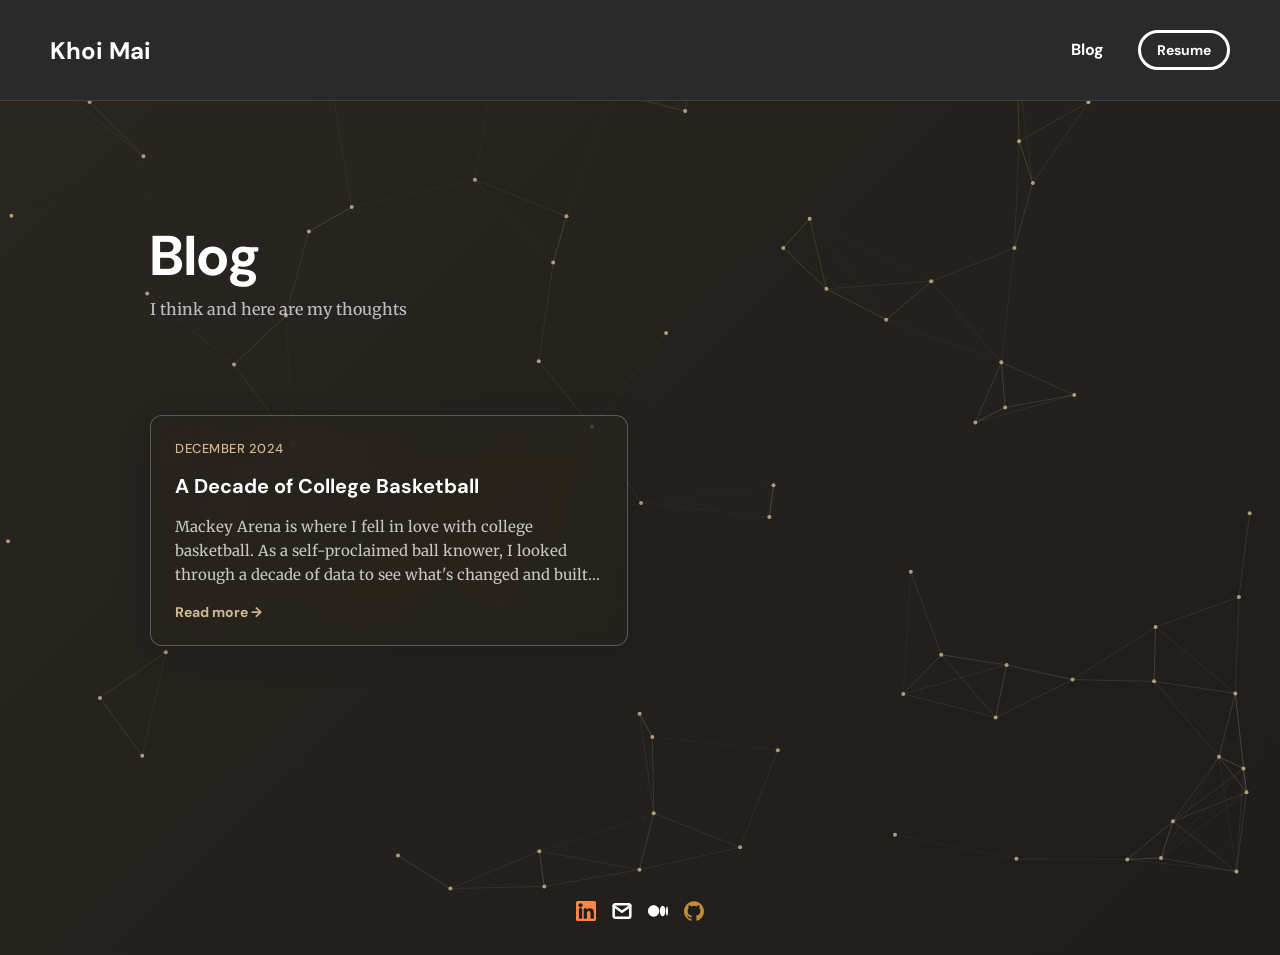
==== blog.html @ 43a1b466 "a" ====
<!DOCTYPE html>
<html lang="en">
  <head>
  <meta charset="utf-8">
  <link rel="icon" href="./assets/images/uni.jpg" />
  <title>Blog | Khoi Mai</title>
  <meta name="description" content="Thoughts on everything and anything.">
  <meta name="viewport" content="width=device-width, initial-scale=1" />

  <link rel="preconnect" href="https://fonts.googleapis.com">
  <link rel="preconnect" href="https://fonts.gstatic.com" crossorigin>
  <link href="https://fonts.googleapis.com/css2?family=DM+Sans:wght@400;500;700&family=Merriweather:wght@300;400;700;900&display=swap" rel="stylesheet">

  <link rel="stylesheet" href="./css/layout.css">
  <link rel="stylesheet" href="./css/typography.css">
  <link rel="stylesheet" href="./css/utilities.css">

  <script defer src="./js/script.js"></script>
</head>
  <body>
    <div class="navbar">
      <a class="nav-title-link" href="./index.html">
        <span class="nav-title">Khoi Mai</span>
      </a>
      <div class="nav-right">
        <div class="nav-links">
          <a href="./blog.html">Blog</a>
        </div>
        <a class="button" href="./assets/images/Khoi Mai Resume.pdf" target="_blank">
          <span class="button-text">Resume</span>
        </a>
      </div>
    </div>

    <div id="main-content">

      <div class="page-hero">
        <span class="main-title">Blog</span>
        <div class="body-text">I think and here are my thoughts</div>
      </div>

      <div class="blog-grid">

        <a class="blog-card" href="./blog-posts/a-decade-of-college-basketball.html">
          <span class="blog-card-date">December 2024</span>
          <span class="blog-card-title">A Decade of College Basketball</span>
          <span class="blog-card-excerpt">Mackey Arena is where I fell in love with college basketball. As a self-proclaimed ball knower, I looked through a decade of data to see what's changed and built a model to predict the Final Four.</span>
          <span class="blog-card-readmore">Read more &rarr;</span>
        </a>

      </div>

    </div>

    <div id="footer">
      <a class="icon-link" target="_blank" href="https://www.linkedin.com/in/khoi-maix/">
        <img src="./assets/icons/li.svg" class="footer-icon"/>
      </a>
      <a class="icon-link" href="mailto:maixuankhoi05@gmail.com">
        <img src="./assets/icons/mail.svg" class="footer-icon"/>
      </a>
      <a class="icon-link" target="_blank" href="https://medium.com/@maixuankhoi05">
        <img src="./assets/icons/Medium.svg" class="footer-icon"/>
      </a>
      <a class="icon-link" target="_blank" href="https://github.com/khoimai05">
        <img src="./assets/icons/github.svg" class="footer-icon"/>
      </a>
    </div>
  </body>
</html>
---- css/layout.css ----
* {
  box-sizing: border-box;
}

html {
  text-size-adjust: none;
  -webkit-text-size-adjust: none;
  -moz-text-size-adjust: none;
  -ms-text-size-adjust: none;
}

body {
  margin: 0;
  -webkit-font-smoothing: antialiased;
  -moz-osx-font-smoothing: grayscale;
}




/* Main Page Layout */

#main-content {
  margin: 225px 250px;
  display: flex;
  flex-direction: column;
  gap: 96px;
}




/* Portfolio Header */

#portfolio-header {
  display: flex;
  gap: 20px;
  align-items: center;
}

#portfolio-header-image-container {
  display: flex;
  flex-direction: column;
  gap: 10px;
  flex-basis: 50%;
}

.portfolio-header-image {
  width: 100%;
  height: auto;
  border-radius: 12px;
  border: 1px solid rgba(255, 255, 255, 0.1);
  box-shadow: 0 8px 30px rgba(0, 0, 0, 0.3);
}

#portfolio-header-text-container {
  display: flex;
  flex-direction: column;
  gap: 34px;
  flex-basis: 50%;
}




/* About Section */

#about-section {
  display: flex;
  flex-direction: column;
  gap: 16px;
}

.about-section-content {
  display: flex;
  flex-direction: column;
  gap: 34px;
}


/* Skills Section */

#skills-section {
  display: flex;
  flex-direction: column;
  gap: 16px;
}

.skills-content {
  display: flex;
  flex-wrap: wrap;
  gap: 12px;
}

.skills-label {
  width: 100%;
  margin-bottom: 4px;
  color: rgba(255, 255, 255, 0.8);
}

.skill-pill {
  font-size: 14px;
  font-weight: 500;
  padding: 8px 16px;
  border-radius: 50px;
  border: 1px solid rgba(207, 185, 145, 0.5);
  background: rgba(207, 185, 145, 0.1);
  color: #CFB991;
}


/* Project Section */

#work-experience-section,
#projects-hackathon-section {
  display: flex;
  flex-direction: column;
  gap: 16px;
  scroll-margin-top: 100px;
}

.projects-container {
  display: flex;
  gap: 34px 16px;
  flex-wrap: wrap;
}

    /* Project Cards */

    .project-card {
      max-width: calc((100% - 32px) / 3);
      display: flex;
      flex-direction: column;
      gap: 34px;
      background: rgba(42, 42, 42, 0.15);
      backdrop-filter: blur(20px) saturate(180%);
      -webkit-backdrop-filter: blur(20px) saturate(180%);
      border: 1px solid rgba(255, 255, 255, 0.25);
      border-radius: 12px;
      padding: 16px;
      box-shadow: 0 8px 32px 0 rgba(0, 0, 0, 0.2);
    }

    .project-card-text-container {
      flex-direction: column;
      display: flex;
      gap: 16px
    }

    .project-image {
      width: 100%;
      height: 200px;
      object-fit: cover;
      object-position: center;
      transition: transform 0.3s ease;
      overflow: hidden;
    }

    .project-card:hover .project-image {
      transform: scale(1.05);
    }




/* Project Pages */

#project-header {
  display: flex;
  flex-direction: column;
  gap: 16px;
}

.project-header-image {
  width: 100%;
  height: auto;
}

#project-details {
  display: flex;
  flex-direction: column;
  gap: 16px;
}

.project-details-content {
  display: flex;
  flex-direction: column;
  gap: 34px;
}

    /* Project Gallery */

    #project-gallery {
      display: flex;
      flex-direction: column;
      gap: 16px;
    }

    .project-gallery-content {
      display: flex;
      flex-wrap: wrap;
      gap: 34px 16px;
    }

    .gallery-image-container {
      width: 100%;
      display: flex;
      flex-direction: column;
      gap: 10px;
    }

    .gallery-image-container.half-width {
      width: calc((100% - 16px) / 2);
    }

    .gallery-image {
      width: 100%;
      height: auto;
    }


/* Long-Form Content (Journey + Blog Posts) */

.long-form-content {
  max-width: 720px;
  display: flex;
  flex-direction: column;
  gap: 24px;
}

.long-form-content .body-text {
  line-height: 1.8;
}

.long-form-content .subheader-text {
  margin-top: 24px;
}

.long-form-content pre {
  background: rgba(255, 255, 255, 0.06);
  border: 1px solid rgba(255, 255, 255, 0.15);
  border-radius: 8px;
  padding: 20px;
  overflow-x: auto;
  font-size: 14px;
  line-height: 1.6;
}

.long-form-content code {
  font-family: 'Courier New', Courier, monospace;
  color: #CFB991;
}

.page-hero {
  display: flex;
  flex-direction: column;
  gap: 12px;
  max-width: 720px;
}

.page-hero .body-text {
  opacity: 0.7;
}


/* Blog Listing */

.blog-grid {
  display: flex;
  gap: 24px;
  flex-wrap: wrap;
}

.blog-card {
  flex: 1 1 calc((100% - 24px) / 2);
  max-width: calc((100% - 24px) / 2);
  display: flex;
  flex-direction: column;
  gap: 16px;
  background: rgba(42, 42, 42, 0.15);
  backdrop-filter: blur(20px) saturate(180%);
  -webkit-backdrop-filter: blur(20px) saturate(180%);
  border: 1px solid rgba(255, 255, 255, 0.25);
  border-radius: 12px;
  padding: 24px;
  box-shadow: 0 8px 32px 0 rgba(0, 0, 0, 0.2);
  text-decoration: none;
  color: inherit;
  transition: box-shadow 0.3s ease, border-color 0.3s ease, transform 0.3s ease;
}

.blog-card:hover {
  box-shadow: 0 10px 30px rgba(207, 185, 145, 0.3);
  border-color: rgba(207, 185, 145, 0.5);
  transform: translateY(-4px);
}

.blog-card-date {
  font-family: 'DM Sans', sans-serif;
  font-size: 13px;
  font-weight: 500;
  color: #CFB991;
  text-transform: uppercase;
  letter-spacing: 0.5px;
}

.blog-card-title {
  font-family: 'DM Sans', sans-serif;
  font-size: 20px;
  font-weight: 700;
  line-height: 1.3;
}

.blog-card-excerpt {
  font-size: 15px;
  font-weight: 400;
  line-height: 1.6;
  opacity: 0.75;
  overflow: hidden;
  text-overflow: ellipsis;
  display: -webkit-box;
  -webkit-line-clamp: 3;
  -webkit-box-orient: vertical;
}

.blog-card-readmore {
  font-family: 'DM Sans', sans-serif;
  font-size: 14px;
  font-weight: 700;
  color: #CFB991;
  margin-top: auto;
}

.blog-post-meta {
  display: flex;
  flex-direction: column;
  gap: 8px;
  max-width: 720px;
  margin: 0 0 16px;
}

.blog-post-date {
  font-family: 'DM Sans', sans-serif;
  font-size: 14px;
  color: #CFB991;
  font-weight: 500;
}

.blog-back-link {
  font-family: 'DM Sans', sans-serif;
  font-size: 14px;
  color: rgba(255, 255, 255, 0.6);
  text-decoration: none;
  transition: color 0.2s ease;
  width: fit-content;
}

.blog-back-link:hover {
  color: #ffffff;
}


/* Extra Extra large devices (large laptops and desktops, 1200px and below) */
@media only screen and (max-width: 1600px) {
  #main-content {
    margin: 225px 150px;
  }
}

/* Extra large devices (large laptops and desktops, 1200px and below) */
@media only screen and (max-width: 1200px) {
  #main-content {
    margin: 225px 100px;
  }
}

/* Large devices (laptops/desktops, 1000px and below) */
@media only screen and (max-width: 1000px) {
  #main-content {
    margin: 225px 75px;
  }
}

/* Small devices (portrait tablets and large phones, 800px and below) */
@media only screen and (max-width: 800px) {
  #main-content {
    margin: 150px 50px;
  }

  #portfolio-header {
    flex-direction: column;
  }

  .main-title {
    font-size: 40px;
  }

  .project-card {
    max-width: calc((100% - 16px) / 2);
  }
}

/* Small devices (portrait tablets and large phones, 600px and below) */
@media only screen and (max-width: 600px) {
  #main-content {
    margin: 125px 20px;
  }

  .main-title {
    font-size: 32px;
  }

  .project-card {
    max-width: 100%;
  }

  .blog-card {
    flex: 1 1 100%;
    max-width: 100%;
  }
}
---- css/typography.css ----
body {
  font-family: 'Merriweather', Georgia, serif;
}

.nav-title {
  font-family: 'DM Sans', sans-serif;
  font-weight: 700;
  font-size: 24px;
}

.button-text {
  font-family: 'DM Sans', sans-serif;
  font-size: 14px;
  font-weight: 700;
}

.image-caption {
  font-size: 14px;
  font-weight: 500;
}

.main-title {
  font-family: 'DM Sans', sans-serif;
  font-size: 56px;
  font-weight: 700;
  line-height: 1.1;
}

.subheader-text {
  font-family: 'DM Sans', sans-serif;
  font-size: 22px;
  font-weight: 700;
}

.body-text {
  font-size: 16px;
  font-weight: 500;
}

.project-card-text {
  overflow: hidden;
  text-overflow: ellipsis;
  display: -webkit-box;
  -webkit-line-clamp: 4;
  -webkit-box-orient: vertical;
}

.project-title {
  font-family: 'DM Sans', sans-serif;
  overflow: hidden;
  text-overflow: ellipsis;
  display: -webkit-box;
  -webkit-line-clamp: 1;
  -webkit-box-orient: vertical;
}
---- css/utilities.css ----
/* Icons */

.right-arrow-icon {
  width: 16px;
  height: 16px;
  margin-top: 1px;
}

.footer-icon {
  width: 20px;
  height: 20px;
}

a.icon-link {
  transition: transform 200ms ease-in-out;
}

a.icon-link:hover {
  cursor: pointer;
  stroke-width: 5;
  margin: 0;
  transform: rotate(15deg);
}


/* Navbar Styling */

.navbar {
  width: 100%;
  padding: 30px 50px;
  display: flex;
  justify-content: space-between;
  align-items: center;
  position: fixed;
  top: 0;
  left: 0;
  z-index: 1000;
}

.nav-title-link {
  color: black;
  text-decoration: none;
}

.nav-title-link:hover {
  text-decoration: underline;
}

/* Small devices (portrait tablets and large phones, 800px and below) */
@media only screen and (max-width: 800px) {
  .navbar {
    padding: 20px 20px;
    background-color: white
  }
}


/* Nav Links */

.nav-right {
  display: flex;
  align-items: center;
  gap: 32px;
}

.nav-links {
  display: flex;
  align-items: center;
  gap: 28px;
}

.nav-links a {
  font-family: 'DM Sans', sans-serif;
  font-size: 16px;
  font-weight: 700;
  color: #ffffff;
  text-decoration: none;
  padding: 6px 2px;
  border-bottom: 2px solid transparent;
  transition: border-color 0.2s ease, color 0.2s ease;
}

.nav-links a:hover {
  border-bottom-color: #CFB991;
  color: #CFB991;
  text-decoration: none;
}

@media only screen and (max-width: 600px) {
  .nav-right {
    gap: 16px;
  }

  .nav-links {
    gap: 16px;
  }

  .nav-links a {
    font-size: 14px;
  }
}


/* Button Styling */

a.button {
  padding: 8px 16px;
  border: 3px solid #141414;
  border-radius: 50px;
  color: black;
  text-decoration: none;
  width: fit-content;
  display: flex;
  gap: 5px;
  align-items: center;
  transition: transform 0.2s ease;
  position: relative;
}

a.button:hover {
  text-decoration: underline;
  text-decoration-thickness: 2px;
  cursor: pointer;
}


/* Footer Styling */

#footer {
  width: 100%;
  display: flex;
  padding: 30px 50px;
  justify-content: center;
  align-items: center;
  gap: 16px;
}

/* Link Styling */
a.no-underline {
  text-decoration: none;
  color: black
}

a.no-underline:hover {
  text-decoration: underline;
  cursor: pointer;
}

/* Small devices (portrait tablets and large phones, 800px and below) */
@media only screen and (max-width: 800px) {
  #footer {
    padding: 20px 20px;
  }
}


/* Dark Mode Styles */
body {
  background: linear-gradient(-45deg, #151515, #2d2d2d, #1a1a1a, #2a251f);
  background-size: 400% 400%;
  animation: gradientShift 30s ease infinite, fadeIn 0.8s ease-in;
  color: #ffffff;
}

@keyframes gradientShift {
  0% { background-position: 0% 50%; }
  50% { background-position: 100% 50%; }
  100% { background-position: 0% 50%; }
}

@keyframes fadeIn {
  from { opacity: 0; }
  to { opacity: 1; }
}

/* Constellation Background Canvas */
#constellation-canvas {
  position: fixed;
  top: 0;
  left: 0;
  width: 100%;
  height: 100%;
  z-index: -1;
  pointer-events: none;
}

.navbar {
  background-color: #2a2a2a;
  backdrop-filter: blur(10px);
  -webkit-backdrop-filter: blur(10px);
  border-bottom: 1px solid rgba(255, 255, 255, 0.1);
}

.nav-title-link {
  color: #ffffff;
}

.nav-title {
  color: #ffffff;
}

a.button {
  border-color: #ffffff;
  color: #ffffff;
}

a.button:hover {
  color: #ffffff;
}

.button-text {
  color: #ffffff;
}

a.no-underline {
  color: #ffffff;
}

.project-card {
  background: rgba(42, 42, 42, 0.15);
  backdrop-filter: blur(20px) saturate(180%);
  -webkit-backdrop-filter: blur(20px) saturate(180%);
  border: 1px solid rgba(255, 255, 255, 0.25);
  border-radius: 12px;
  padding: 16px;
  box-shadow: 0 8px 32px 0 rgba(0, 0, 0, 0.2);
}

a.icon-link {
  filter: invert(1);
}

/* Purdue Gold Styling */
.purdue-gold {
  color: #CFB991;
}

/* Scroll Animation for Projects */
.project-card {
  opacity: 0;
  transform: translateY(30px);
  transition: opacity 0.6s ease, transform 0.3s ease, box-shadow 0.3s ease;
}

.project-card.visible {
  opacity: 1;
  transform: translateY(0);
}

.project-card.visible:hover {
  box-shadow: 0 10px 30px rgba(207, 185, 145, 0.3);
  border-color: rgba(207, 185, 145, 0.5);
}

/* Add stagger delay for each card */
.project-card:nth-child(1) {
  transition-delay: 0.1s;
}

.project-card:nth-child(2) {
  transition-delay: 0.2s;
}

.project-card:nth-child(3) {
  transition-delay: 0.3s;
}

.project-card:nth-child(4) {
  transition-delay: 0.4s;
}

.project-card:nth-child(5) {
  transition-delay: 0.5s;
}

.project-card:nth-child(6) {
  transition-delay: 0.6s;
}

/* Button Container */
.button-container {
  display: flex;
  gap: 16px;
  flex-wrap: wrap;
}

/* Scroll Reveal for Sections */
#about-section {
  opacity: 0;
  transform: translateX(-50px);
  transition: opacity 0.8s ease, transform 0.8s ease;
}

#about-section.visible {
  opacity: 1;
  transform: translateX(0);
}

#skills-section {
  opacity: 0;
  transform: translateX(-50px);
  transition: opacity 0.8s ease, transform 0.8s ease;
}

#skills-section.visible {
  opacity: 1;
  transform: translateX(0);
}

#work-experience-section,
#projects-hackathon-section {
  opacity: 0;
  transform: translateX(-50px);
  transition: opacity 0.8s ease, transform 0.8s ease;
}

#work-experience-section.visible,
#projects-hackathon-section.visible {
  opacity: 1;
  transform: translateX(0);
}

/* Progress Bar */
#progress-bar {
  position: fixed;
  top: 0;
  left: 0;
  height: 4px;
  background: linear-gradient(90deg, #CFB991, #d4c19c);
  z-index: 9999;
  width: 0%;
  transition: width 0.1s ease;
}
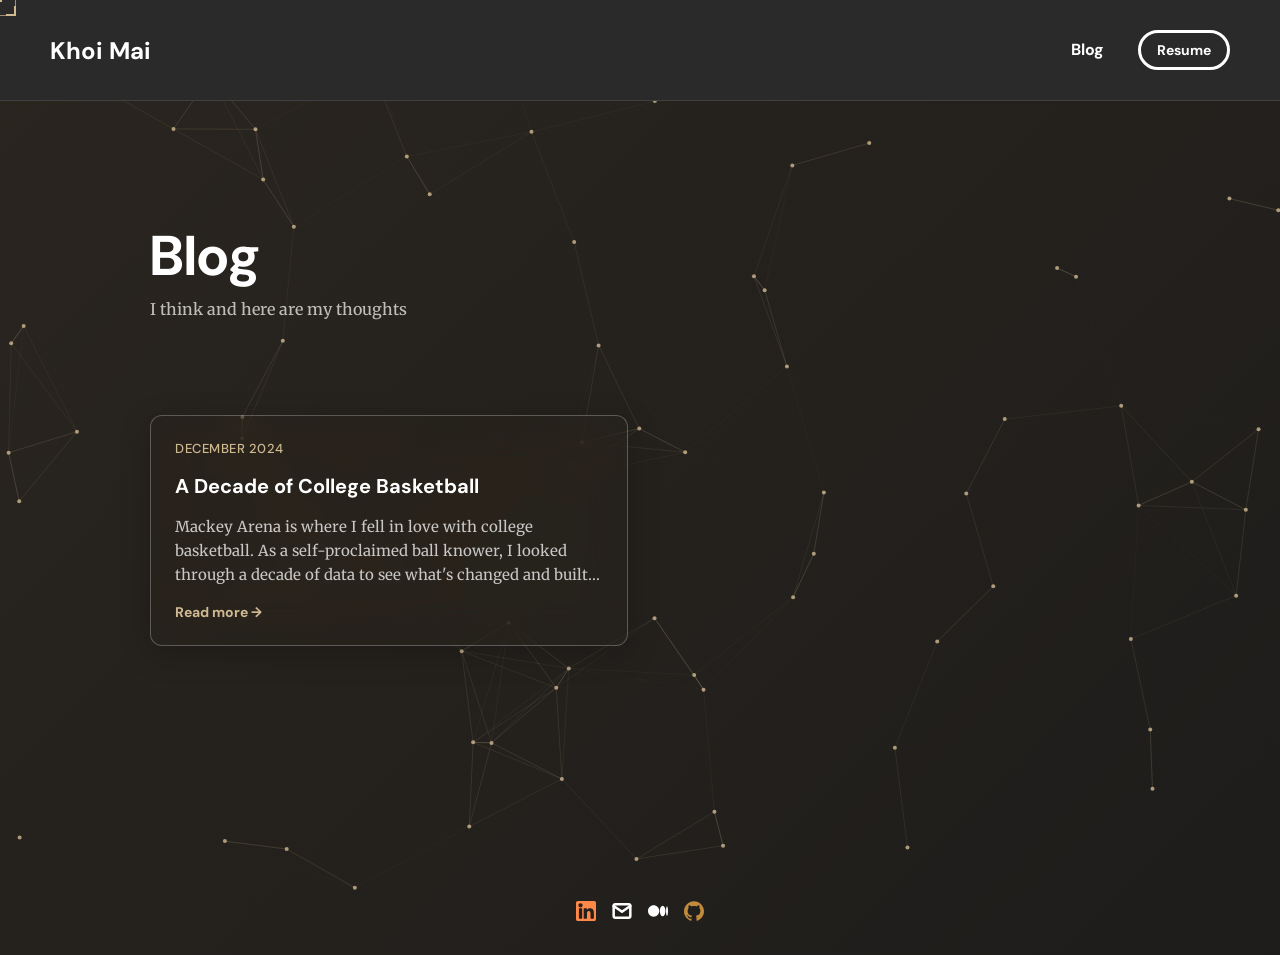
==== commit d28989d4: "a" ====
--- a/blog.html
+++ b/blog.html
@@ -1,6 +1,7 @@
 <!DOCTYPE html>
 <html lang="en">
-  <head>
+
+<head>
   <meta charset="utf-8">
   <link rel="icon" href="./assets/images/uni.jpg" />
   <title>Blog | Khoi Mai</title>
@@ -9,7 +10,9 @@
 
   <link rel="preconnect" href="https://fonts.googleapis.com">
   <link rel="preconnect" href="https://fonts.gstatic.com" crossorigin>
-  <link href="https://fonts.googleapis.com/css2?family=DM+Sans:wght@400;500;700&family=Merriweather:wght@300;400;700;900&display=swap" rel="stylesheet">
+  <link
+    href="https://fonts.googleapis.com/css2?family=DM+Sans:wght@400;500;700&family=Merriweather:wght@300;400;700;900&display=swap"
+    rel="stylesheet">
 
   <link rel="stylesheet" href="./css/layout.css">
   <link rel="stylesheet" href="./css/typography.css">
@@ -17,54 +20,64 @@
 
   <script defer src="./js/script.js"></script>
 </head>
-  <body>
-    <div class="navbar">
-      <a class="nav-title-link" href="./index.html">
-        <span class="nav-title">Khoi Mai</span>
+
+<body>
+  <!-- Custom Cursor -->
+  <div class="cursor-dot" id="cursor-dot"></div>
+  <div class="cursor-outline-wrapper" id="cursor-outline">
+    <div class="cursor-outline"></div>
+  </div>
+
+  <div class="navbar">
+    <a class="nav-title-link" href="./index.html">
+      <span class="nav-title">Khoi Mai</span>
+    </a>
+    <div class="nav-right">
+      <div class="nav-links">
+        <a href="./blog.html">Blog</a>
+      </div>
+      <a class="button" href="./assets/images/Khoi Mai Resume.pdf" target="_blank">
+        <span class="button-text">Resume</span>
       </a>
-      <div class="nav-right">
-        <div class="nav-links">
-          <a href="./blog.html">Blog</a>
-        </div>
-        <a class="button" href="./assets/images/Khoi Mai Resume.pdf" target="_blank">
-          <span class="button-text">Resume</span>
-        </a>
-      </div>
+    </div>
+  </div>
+
+  <div id="main-content">
+
+    <div class="page-hero">
+      <span class="main-title">Blog</span>
+      <div class="body-text">I think and here are my thoughts</div>
     </div>
 
-    <div id="main-content">
+    <div class="blog-grid">
 
-      <div class="page-hero">
-        <span class="main-title">Blog</span>
-        <div class="body-text">I think and here are my thoughts</div>
-      </div>
-
-      <div class="blog-grid">
-
-        <a class="blog-card" href="./blog-posts/a-decade-of-college-basketball.html">
-          <span class="blog-card-date">December 2024</span>
-          <span class="blog-card-title">A Decade of College Basketball</span>
-          <span class="blog-card-excerpt">Mackey Arena is where I fell in love with college basketball. As a self-proclaimed ball knower, I looked through a decade of data to see what's changed and built a model to predict the Final Four.</span>
-          <span class="blog-card-readmore">Read more &rarr;</span>
-        </a>
-
-      </div>
+      <a class="blog-card" href="./blog-posts/a-decade-of-college-basketball.html">
+        <span class="blog-card-date">December 2024</span>
+        <span class="blog-card-title">A Decade of College Basketball</span>
+        <span class="blog-card-excerpt">Mackey Arena is where I fell in love with college basketball. As a
+          self-proclaimed ball knower, I looked through a decade of data to see what's changed and built a model to
+          predict the Final Four.</span>
+        <span class="blog-card-readmore">Read more &rarr;</span>
+      </a>
 
     </div>
 
-    <div id="footer">
-      <a class="icon-link" target="_blank" href="https://www.linkedin.com/in/khoi-maix/">
-        <img src="./assets/icons/li.svg" class="footer-icon"/>
-      </a>
-      <a class="icon-link" href="mailto:maixuankhoi05@gmail.com">
-        <img src="./assets/icons/mail.svg" class="footer-icon"/>
-      </a>
-      <a class="icon-link" target="_blank" href="https://medium.com/@maixuankhoi05">
-        <img src="./assets/icons/Medium.svg" class="footer-icon"/>
-      </a>
-      <a class="icon-link" target="_blank" href="https://github.com/khoimai05">
-        <img src="./assets/icons/github.svg" class="footer-icon"/>
-      </a>
-    </div>
-  </body>
-</html>
+  </div>
+
+  <div id="footer">
+    <a class="icon-link" target="_blank" href="https://www.linkedin.com/in/khoi-maix/">
+      <img src="./assets/icons/li.svg" class="footer-icon" />
+    </a>
+    <a class="icon-link" href="mailto:maixuankhoi05@gmail.com">
+      <img src="./assets/icons/mail.svg" class="footer-icon" />
+    </a>
+    <a class="icon-link" target="_blank" href="https://medium.com/@maixuankhoi05">
+      <img src="./assets/icons/Medium.svg" class="footer-icon" />
+    </a>
+    <a class="icon-link" target="_blank" href="https://github.com/khoimai05">
+      <img src="./assets/icons/github.svg" class="footer-icon" />
+    </a>
+  </div>
+</body>
+
+</html>
--- a/css/layout.css
+++ b/css/layout.css
@@ -106,6 +106,28 @@
   border: 1px solid rgba(207, 185, 145, 0.5);
   background: rgba(207, 185, 145, 0.1);
   color: #CFB991;
+  display: flex;
+  align-items: center;
+  gap: 6px;
+  transition: all 0.3s ease;
+}
+
+.skill-pill:hover {
+  background: rgba(207, 185, 145, 0.25);
+  border-color: #CFB991;
+  transform: translateY(-2px);
+  box-shadow: 0 4px 12px rgba(207, 185, 145, 0.2);
+}
+
+.skill-pill i {
+  font-size: 18px;
+}
+
+.skill-icon {
+  width: 18px;
+  height: 18px;
+  /* Hex to CSS Filter for #CFB991 */
+  filter: brightness(0) saturate(100%) invert(80%) sepia(21%) saturate(308%) hue-rotate(352deg) brightness(88%) contrast(90%);
 }
 
 
@@ -125,40 +147,65 @@
   flex-wrap: wrap;
 }
 
-    /* Project Cards */
-
-    .project-card {
-      max-width: calc((100% - 32px) / 3);
-      display: flex;
-      flex-direction: column;
-      gap: 34px;
-      background: rgba(42, 42, 42, 0.15);
-      backdrop-filter: blur(20px) saturate(180%);
-      -webkit-backdrop-filter: blur(20px) saturate(180%);
-      border: 1px solid rgba(255, 255, 255, 0.25);
-      border-radius: 12px;
-      padding: 16px;
-      box-shadow: 0 8px 32px 0 rgba(0, 0, 0, 0.2);
-    }
-
-    .project-card-text-container {
-      flex-direction: column;
-      display: flex;
-      gap: 16px
-    }
-
-    .project-image {
-      width: 100%;
-      height: 200px;
-      object-fit: cover;
-      object-position: center;
-      transition: transform 0.3s ease;
-      overflow: hidden;
-    }
-
-    .project-card:hover .project-image {
-      transform: scale(1.05);
-    }
+/* Project Cards */
+
+.project-card {
+  max-width: calc((100% - 32px) / 3);
+  display: flex;
+  flex-direction: column;
+  gap: 34px;
+  background: rgba(42, 42, 42, 0.15);
+  backdrop-filter: blur(20px) saturate(180%);
+  -webkit-backdrop-filter: blur(20px) saturate(180%);
+  border: 1px solid rgba(255, 255, 255, 0.15);
+  border-radius: 12px;
+  padding: 16px;
+  box-shadow: 0 8px 32px 0 rgba(0, 0, 0, 0.2), inset 0 1px 1px rgba(255, 255, 255, 0.05);
+  position: relative;
+  overflow: hidden;
+}
+
+.project-card::before {
+  content: "";
+  position: absolute;
+  top: 0;
+  left: 0;
+  right: 0;
+  bottom: 0;
+  border-radius: 12px;
+  padding: 2px;
+  background: linear-gradient(135deg, rgba(207, 185, 145, 0.4), transparent 50%, rgba(207, 185, 145, 0.1));
+  -webkit-mask: linear-gradient(#fff 0 0) content-box, linear-gradient(#fff 0 0);
+  -webkit-mask-composite: xor;
+  mask: linear-gradient(#fff 0 0) content-box, linear-gradient(#fff 0 0);
+  mask-composite: exclude;
+  opacity: 0;
+  transition: opacity 0.3s ease;
+  pointer-events: none;
+}
+
+.project-card:hover::before {
+  opacity: 1;
+}
+
+.project-card-text-container {
+  flex-direction: column;
+  display: flex;
+  gap: 16px
+}
+
+.project-image {
+  width: 100%;
+  height: 200px;
+  object-fit: cover;
+  object-position: center;
+  transition: transform 0.3s ease;
+  overflow: hidden;
+}
+
+.project-card:hover .project-image {
+  transform: scale(1.05);
+}
 
 
 
@@ -188,35 +235,35 @@
   gap: 34px;
 }
 
-    /* Project Gallery */
-
-    #project-gallery {
-      display: flex;
-      flex-direction: column;
-      gap: 16px;
-    }
-
-    .project-gallery-content {
-      display: flex;
-      flex-wrap: wrap;
-      gap: 34px 16px;
-    }
-
-    .gallery-image-container {
-      width: 100%;
-      display: flex;
-      flex-direction: column;
-      gap: 10px;
-    }
-
-    .gallery-image-container.half-width {
-      width: calc((100% - 16px) / 2);
-    }
-
-    .gallery-image {
-      width: 100%;
-      height: auto;
-    }
+/* Project Gallery */
+
+#project-gallery {
+  display: flex;
+  flex-direction: column;
+  gap: 16px;
+}
+
+.project-gallery-content {
+  display: flex;
+  flex-wrap: wrap;
+  gap: 34px 16px;
+}
+
+.gallery-image-container {
+  width: 100%;
+  display: flex;
+  flex-direction: column;
+  gap: 10px;
+}
+
+.gallery-image-container.half-width {
+  width: calc((100% - 16px) / 2);
+}
+
+.gallery-image {
+  width: 100%;
+  height: auto;
+}
 
 
 /* Long-Form Content (Journey + Blog Posts) */
@@ -320,6 +367,7 @@
   text-overflow: ellipsis;
   display: -webkit-box;
   -webkit-line-clamp: 3;
+  line-clamp: 3;
   -webkit-box-orient: vertical;
 }
 
--- a/css/utilities.css
+++ b/css/utilities.css
@@ -163,14 +163,27 @@
 }
 
 @keyframes gradientShift {
-  0% { background-position: 0% 50%; }
-  50% { background-position: 100% 50%; }
-  100% { background-position: 0% 50%; }
+  0% {
+    background-position: 0% 50%;
+  }
+
+  50% {
+    background-position: 100% 50%;
+  }
+
+  100% {
+    background-position: 0% 50%;
+  }
 }
 
 @keyframes fadeIn {
-  from { opacity: 0; }
-  to { opacity: 1; }
+  from {
+    opacity: 0;
+  }
+
+  to {
+    opacity: 1;
+  }
 }
 
 /* Constellation Background Canvas */
@@ -330,4 +343,156 @@
   z-index: 9999;
   width: 0%;
   transition: width 0.1s ease;
+}
+
+/* --- New Visual Polish Utilities --- */
+
+/* Custom Cursor */
+body {
+  cursor: none;
+  /* Hide default cursor */
+}
+
+a,
+button,
+.magnetic-btn,
+.magnetic-card {
+  cursor: none;
+  /* Hide default pointer over interactables */
+}
+
+.cursor-dot {
+  width: 4px;
+  height: 4px;
+  background-color: #CFB991;
+}
+
+.cursor-outline {
+  width: 32px;
+  height: 32px;
+  border: 1px solid rgba(207, 185, 145, 0.7);
+  border-radius: 0;
+  /* Square for the viewfinder aesthetic */
+  transition: width 0.3s cubic-bezier(0.165, 0.84, 0.44, 1),
+    height 0.3s cubic-bezier(0.165, 0.84, 0.44, 1),
+    transform 0.15s ease-out,
+    border-color 0.3s ease;
+  position: relative;
+}
+
+/* Corner brackets for the viewfinder */
+.cursor-outline::before,
+.cursor-outline::after {
+  content: '';
+  position: absolute;
+  width: 8px;
+  height: 8px;
+  border-color: #CFB991;
+  border-style: solid;
+  transition: all 0.3s cubic-bezier(0.165, 0.84, 0.44, 1);
+}
+
+.cursor-outline::before {
+  top: -1px;
+  left: -1px;
+  border-width: 2px 0 0 2px;
+}
+
+.cursor-outline::after {
+  bottom: -1px;
+  right: -1px;
+  border-width: 0 2px 2px 0;
+}
+
+.cursor-dot,
+.cursor-outline-wrapper {
+  position: fixed;
+  top: 0;
+  left: 0;
+  transform: translate(-50%, -50%);
+  z-index: 10000;
+  pointer-events: none;
+}
+
+.cursor-outline-wrapper {
+  display: flex;
+  justify-content: center;
+  align-items: center;
+}
+
+/* The following selectors are likely intended to be handled by JS adding a class to body */
+/* a:hover ~ document .cursor-outline-wrapper .cursor-outline,
+.button:hover ~ document .cursor-outline-wrapper .cursor-outline,
+.magnetic-btn:hover ~ document .cursor-outline-wrapper .cursor-outline,
+.magnetic-card:hover ~ document .cursor-outline-wrapper .cursor-outline {
+  width: 48px;
+  height: 48px;
+  transform: rotate(45deg);
+  border-color: transparent;
+} */
+
+/* Ensure the wrapper rotation works via JS class toggle as pure CSS sibling won't reach it easily */
+body.hovering .cursor-outline {
+  width: 48px;
+  height: 48px;
+  transform: rotate(45deg);
+  border-color: rgba(207, 185, 145, 0.1);
+}
+
+body.hovering .cursor-outline::before,
+body.hovering .cursor-outline::after {
+  border-color: #CFB991;
+}
+
+body.hovering .cursor-dot {
+  opacity: 0;
+  /* Fade out dot on hover */
+}
+
+/* Smart Navbar Hidden State */
+.navbar {
+  transition: transform 0.3s ease-in-out, background-color 0.3s ease;
+}
+
+.navbar.nav-hidden {
+  transform: translateY(-100%);
+}
+
+/* Text Gradient */
+.text-gradient {
+  background: linear-gradient(90deg, #ffffff, #CFB991);
+  -webkit-background-clip: text;
+  -webkit-text-fill-color: transparent;
+  background-clip: text;
+}
+
+/* Blob / Tilt Image */
+.blob-tilt {
+  /* Base properties in layout.css are kept, here we add transition and enhanced shadow */
+  transition: transform 0.1s ease-out, box-shadow 0.3s ease;
+  transform-style: preserve-3d;
+  will-change: transform;
+}
+
+.blob-tilt:hover {
+  box-shadow: 0 20px 40px rgba(207, 185, 145, 0.25);
+}
+
+/* Typing Cursor Animation */
+.typing-cursor {
+  display: inline-block;
+  color: #CFB991;
+  animation: blink 1s step-end infinite;
+}
+
+@keyframes blink {
+
+  0%,
+  100% {
+    opacity: 1;
+  }
+
+  50% {
+    opacity: 0;
+  }
 }
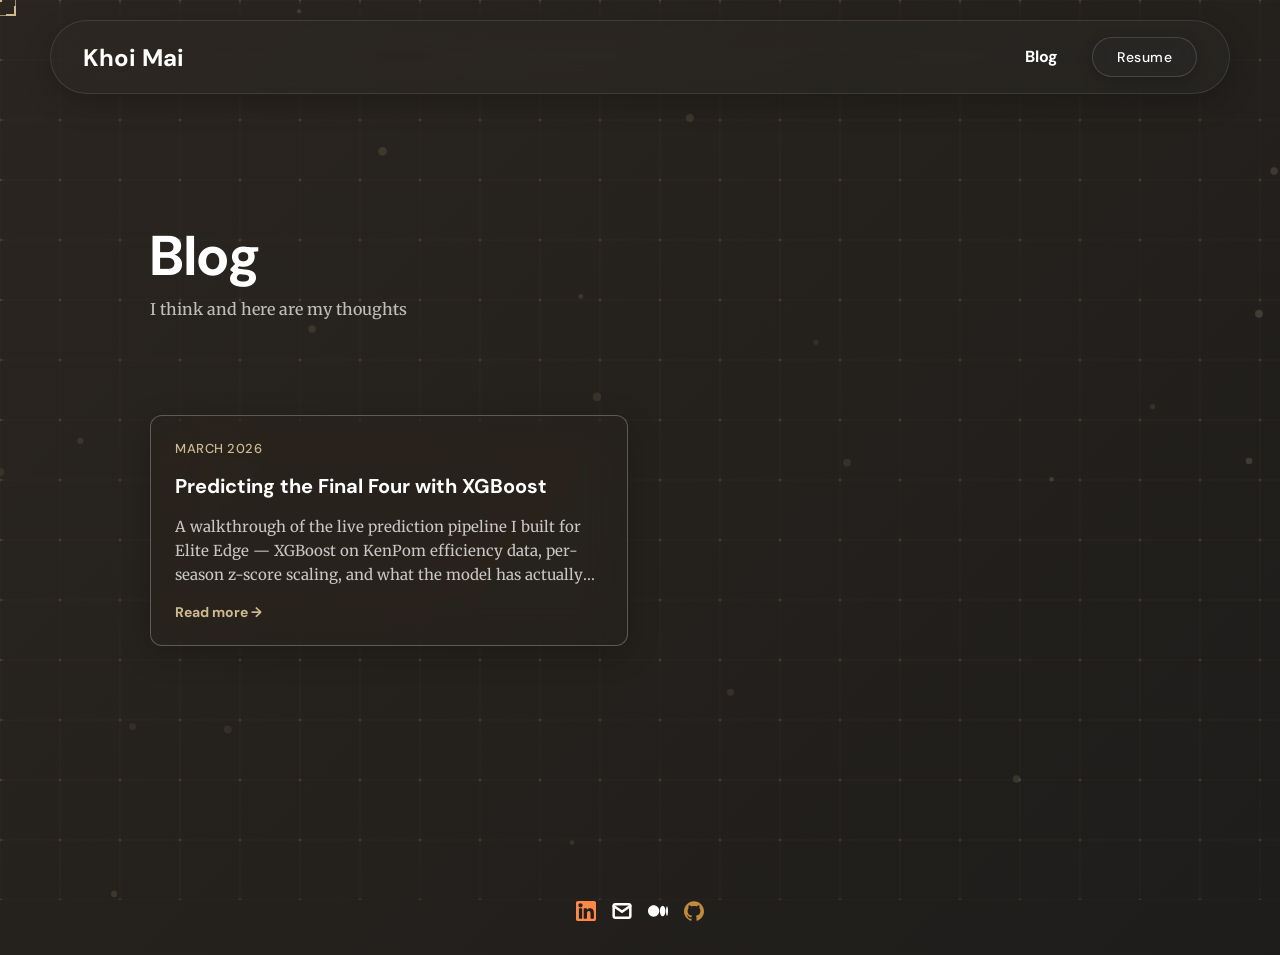
==== commit bfe9664d: "new blog" ====
--- a/blog.html
+++ b/blog.html
@@ -52,11 +52,9 @@
     <div class="blog-grid">
 
       <a class="blog-card" href="./blog-posts/a-decade-of-college-basketball.html">
-        <span class="blog-card-date">December 2024</span>
-        <span class="blog-card-title">A Decade of College Basketball</span>
-        <span class="blog-card-excerpt">Mackey Arena is where I fell in love with college basketball. As a
-          self-proclaimed ball knower, I looked through a decade of data to see what's changed and built a model to
-          predict the Final Four.</span>
+        <span class="blog-card-date">March 2026</span>
+        <span class="blog-card-title">Predicting the Final Four with XGBoost</span>
+        <span class="blog-card-excerpt">A walkthrough of the live prediction pipeline I built for Elite Edge — XGBoost on KenPom efficiency data, per-season z-score scaling, and what the model has actually learned about March Madness.</span>
         <span class="blog-card-readmore">Read more &rarr;</span>
       </a>
 
--- a/css/layout.css
+++ b/css/layout.css
@@ -58,6 +58,16 @@
   flex-direction: column;
   gap: 34px;
   flex-basis: 50%;
+  animation: fadeInUp 1s cubic-bezier(0.25, 0.8, 0.25, 1) forwards;
+  opacity: 0;
+  transform: translateY(30px);
+}
+
+@keyframes fadeInUp {
+  to {
+    opacity: 1;
+    transform: translateY(0);
+  }
 }
 
 
@@ -199,12 +209,14 @@
   height: 200px;
   object-fit: cover;
   object-position: center;
-  transition: transform 0.3s ease;
+  transition: transform 0.5s cubic-bezier(0.25, 0.8, 0.25, 1), filter 0.5s ease;
   overflow: hidden;
+  filter: grayscale(40%) contrast(110%);
 }
 
 .project-card:hover .project-image {
   transform: scale(1.05);
+  filter: grayscale(0%) contrast(100%);
 }
 
 
@@ -294,8 +306,74 @@
 }
 
 .long-form-content code {
-  font-family: 'Courier New', Courier, monospace;
+  font-family: Menlo, Consolas, 'Courier New', monospace;
   color: #CFB991;
+}
+
+/* Jupyter Notebook Cells */
+
+.nb-cell {
+  position: relative;
+  padding-left: 72px;
+}
+
+.nb-prompt {
+  position: absolute;
+  left: 0;
+  top: 0;
+  font-family: Menlo, Consolas, 'Courier New', monospace;
+  font-size: 12px;
+  font-weight: 700;
+  color: rgba(207, 185, 145, 0.6);
+  white-space: nowrap;
+  user-select: none;
+  line-height: 1.6;
+  padding-top: 20px;
+}
+
+.nb-cell pre {
+  margin: 0;
+  border-left: 3px solid rgba(207, 185, 145, 0.35);
+  border-radius: 0 8px 8px 0;
+}
+
+.nb-cell.nb-output {
+  padding-left: 72px;
+}
+
+.nb-cell.nb-output .nb-prompt {
+  color: rgba(207, 185, 145, 0.4);
+  padding-top: 0;
+}
+
+.nb-cell.nb-output .nb-output-content {
+  background: rgba(255, 255, 255, 0.03);
+  border-left: 3px solid rgba(255, 255, 255, 0.1);
+  border-radius: 0 8px 8px 0;
+  padding: 16px 20px;
+  font-family: Menlo, Consolas, 'Courier New', monospace;
+  font-size: 13px;
+  line-height: 1.7;
+  color: rgba(255, 255, 255, 0.8);
+}
+
+.nb-cell.nb-output .nb-output-content strong {
+  color: #CFB991;
+}
+
+@media only screen and (max-width: 600px) {
+  .nb-cell,
+  .nb-cell.nb-output {
+    padding-left: 0;
+    padding-top: 28px;
+  }
+
+  .nb-prompt {
+    position: absolute;
+    top: 0;
+    left: 0;
+    padding-top: 0;
+  }
 }
 
 .page-hero {
--- a/css/utilities.css
+++ b/css/utilities.css
@@ -26,15 +26,25 @@
 /* Navbar Styling */
 
 .navbar {
-  width: 100%;
-  padding: 30px 50px;
+  width: calc(100% - 100px);
+  max-width: 1200px;
+  margin: 20px auto 0;
+  padding: 16px 32px;
   display: flex;
   justify-content: space-between;
   align-items: center;
   position: fixed;
   top: 0;
   left: 0;
+  right: 0;
   z-index: 1000;
+  border-radius: 50px;
+  background-color: rgba(42, 42, 42, 0.45) !important;
+  backdrop-filter: blur(16px) saturate(180%) !important;
+  -webkit-backdrop-filter: blur(16px) saturate(180%) !important;
+  border: 1px solid rgba(255, 255, 255, 0.1) !important;
+  box-shadow: 0 10px 30px rgba(0, 0, 0, 0.2);
+  transition: transform 0.4s cubic-bezier(0.25, 0.8, 0.25, 1), background-color 0.3s ease;
 }
 
 .nav-title-link {
@@ -49,8 +59,9 @@
 /* Small devices (portrait tablets and large phones, 800px and below) */
 @media only screen and (max-width: 800px) {
   .navbar {
-    padding: 20px 20px;
-    background-color: white
+    width: calc(100% - 40px);
+    padding: 14px 24px;
+    margin: 16px auto 0;
   }
 }
 
@@ -104,23 +115,71 @@
 /* Button Styling */
 
 a.button {
-  padding: 8px 16px;
-  border: 3px solid #141414;
+  padding: 10px 24px;
+  border: 1px solid rgba(255, 255, 255, 0.15);
   border-radius: 50px;
-  color: black;
+  background: rgba(42, 42, 42, 0.3);
+  backdrop-filter: blur(10px);
+  -webkit-backdrop-filter: blur(10px);
   text-decoration: none;
   width: fit-content;
   display: flex;
-  gap: 5px;
+  gap: 8px;
   align-items: center;
-  transition: transform 0.2s ease;
+  transition: all 0.3s cubic-bezier(0.25, 0.8, 0.25, 1);
   position: relative;
+  overflow: hidden;
+  box-shadow: 0 4px 15px rgba(0, 0, 0, 0.2);
+}
+
+a.button::before {
+  content: "";
+  position: absolute;
+  top: 0;
+  left: 0;
+  width: 100%;
+  height: 100%;
+  background: linear-gradient(90deg, transparent, rgba(255, 255, 255, 0.1), transparent);
+  transform: translateX(-100%);
+  transition: transform 0.5s ease;
+}
+
+a.button:hover::before {
+  transform: translateX(100%);
 }
 
 a.button:hover {
-  text-decoration: underline;
-  text-decoration-thickness: 2px;
-  cursor: pointer;
+  background: rgba(207, 185, 145, 0.15);
+  border-color: rgba(207, 185, 145, 0.5);
+  box-shadow: 0 8px 25px rgba(207, 185, 145, 0.3);
+  transform: translateY(-2px);
+  cursor: none;
+}
+
+a.button:active {
+  transform: translateY(1px);
+}
+
+a.button .button-text {
+  font-weight: 500;
+  letter-spacing: 0.5px;
+  transition: color 0.3s ease;
+}
+
+a.button:hover .button-text {
+  color: #CFB991;
+}
+
+a.button .right-arrow-icon {
+  transition: all 0.3s cubic-bezier(0.25, 0.8, 0.25, 1);
+  filter: invert(1);
+  /* Assuming default is black icon */
+}
+
+a.button:hover .right-arrow-icon {
+  transform: translateX(4px);
+  /* Filter to convert icon to Purdue Gold (#CFB991) */
+  filter: brightness(0) saturate(100%) invert(80%) sepia(21%) saturate(308%) hue-rotate(352deg) brightness(88%) contrast(90%);
 }
 
 
@@ -197,27 +256,12 @@
   pointer-events: none;
 }
 
-.navbar {
-  background-color: #2a2a2a;
-  backdrop-filter: blur(10px);
-  -webkit-backdrop-filter: blur(10px);
-  border-bottom: 1px solid rgba(255, 255, 255, 0.1);
-}
-
+/* Deleted legacy navbar overrides since they are in the main .navbar class now */
 .nav-title-link {
   color: #ffffff;
 }
 
 .nav-title {
-  color: #ffffff;
-}
-
-a.button {
-  border-color: #ffffff;
-  color: #ffffff;
-}
-
-a.button:hover {
   color: #ffffff;
 }
 
@@ -261,8 +305,9 @@
 }
 
 .project-card.visible:hover {
-  box-shadow: 0 10px 30px rgba(207, 185, 145, 0.3);
-  border-color: rgba(207, 185, 145, 0.5);
+  box-shadow: 0 15px 35px rgba(207, 185, 145, 0.4), 0 0 20px rgba(207, 185, 145, 0.1);
+  border-color: rgba(207, 185, 145, 0.6);
+  transform: translateY(-8px);
 }
 
 /* Add stagger delay for each card */
@@ -347,107 +392,109 @@
 
 /* --- New Visual Polish Utilities --- */
 
-/* Custom Cursor */
-body {
-  cursor: none;
-  /* Hide default cursor */
-}
-
-a,
-button,
-.magnetic-btn,
-.magnetic-card {
-  cursor: none;
-  /* Hide default pointer over interactables */
-}
-
-.cursor-dot {
-  width: 4px;
-  height: 4px;
-  background-color: #CFB991;
-}
-
-.cursor-outline {
-  width: 32px;
-  height: 32px;
-  border: 1px solid rgba(207, 185, 145, 0.7);
-  border-radius: 0;
-  /* Square for the viewfinder aesthetic */
-  transition: width 0.3s cubic-bezier(0.165, 0.84, 0.44, 1),
-    height 0.3s cubic-bezier(0.165, 0.84, 0.44, 1),
-    transform 0.15s ease-out,
-    border-color 0.3s ease;
-  position: relative;
-}
-
-/* Corner brackets for the viewfinder */
-.cursor-outline::before,
-.cursor-outline::after {
-  content: '';
-  position: absolute;
-  width: 8px;
-  height: 8px;
-  border-color: #CFB991;
-  border-style: solid;
-  transition: all 0.3s cubic-bezier(0.165, 0.84, 0.44, 1);
-}
-
-.cursor-outline::before {
-  top: -1px;
-  left: -1px;
-  border-width: 2px 0 0 2px;
-}
-
-.cursor-outline::after {
-  bottom: -1px;
-  right: -1px;
-  border-width: 0 2px 2px 0;
-}
-
-.cursor-dot,
-.cursor-outline-wrapper {
-  position: fixed;
-  top: 0;
-  left: 0;
-  transform: translate(-50%, -50%);
-  z-index: 10000;
-  pointer-events: none;
-}
-
-.cursor-outline-wrapper {
-  display: flex;
-  justify-content: center;
-  align-items: center;
-}
-
-/* The following selectors are likely intended to be handled by JS adding a class to body */
-/* a:hover ~ document .cursor-outline-wrapper .cursor-outline,
-.button:hover ~ document .cursor-outline-wrapper .cursor-outline,
-.magnetic-btn:hover ~ document .cursor-outline-wrapper .cursor-outline,
-.magnetic-card:hover ~ document .cursor-outline-wrapper .cursor-outline {
-  width: 48px;
-  height: 48px;
-  transform: rotate(45deg);
-  border-color: transparent;
-} */
-
-/* Ensure the wrapper rotation works via JS class toggle as pure CSS sibling won't reach it easily */
-body.hovering .cursor-outline {
-  width: 48px;
-  height: 48px;
-  transform: rotate(45deg);
-  border-color: rgba(207, 185, 145, 0.1);
-}
-
-body.hovering .cursor-outline::before,
-body.hovering .cursor-outline::after {
-  border-color: #CFB991;
-}
-
-body.hovering .cursor-dot {
-  opacity: 0;
-  /* Fade out dot on hover */
-}
+/* Custom Cursor (Only for non-touch devices) */
+@media (hover: hover) and (pointer: fine) {
+  body {
+    cursor: none;
+    /* Hide default cursor */
+  }
+
+  a,
+  button,
+  .magnetic-btn,
+  .magnetic-card {
+    cursor: none;
+    /* Hide default pointer over interactables */
+  }
+
+  .cursor-dot {
+    width: 4px;
+    height: 4px;
+    background-color: #CFB991;
+  }
+
+  .cursor-outline {
+    width: 32px;
+    height: 32px;
+    border: 1px solid rgba(207, 185, 145, 0.7);
+    border-radius: 0;
+    /* Square for the viewfinder aesthetic */
+    transition: width 0.3s cubic-bezier(0.165, 0.84, 0.44, 1),
+      height 0.3s cubic-bezier(0.165, 0.84, 0.44, 1),
+      transform 0.15s ease-out,
+      border-color 0.3s ease;
+    position: relative;
+  }
+
+  /* Corner brackets for the viewfinder */
+  .cursor-outline::before,
+  .cursor-outline::after {
+    content: '';
+    position: absolute;
+    width: 8px;
+    height: 8px;
+    border-color: #CFB991;
+    border-style: solid;
+    transition: all 0.3s cubic-bezier(0.165, 0.84, 0.44, 1);
+  }
+
+  .cursor-outline::before {
+    top: -1px;
+    left: -1px;
+    border-width: 2px 0 0 2px;
+  }
+
+  .cursor-outline::after {
+    bottom: -1px;
+    right: -1px;
+    border-width: 0 2px 2px 0;
+  }
+
+  .cursor-dot,
+  .cursor-outline-wrapper {
+    position: fixed;
+    top: 0;
+    left: 0;
+    transform: translate(-50%, -50%);
+    z-index: 10000;
+    pointer-events: none;
+  }
+
+  .cursor-outline-wrapper {
+    display: flex;
+    justify-content: center;
+    align-items: center;
+  }
+
+  /* Ensure the wrapper rotation works via JS class toggle as pure CSS sibling won't reach it easily */
+  body.hovering .cursor-outline {
+    width: 48px;
+    height: 48px;
+    transform: rotate(45deg);
+    border-color: rgba(207, 185, 145, 0.1);
+  }
+
+  body.hovering .cursor-outline::before,
+  body.hovering .cursor-outline::after {
+    border-color: #CFB991;
+  }
+
+  body.hovering .cursor-dot {
+    opacity: 0;
+    /* Fade out dot on hover */
+  }
+}
+
+/* Hide fallback DOM elements entirely on touch devices */
+@media (hover: none) and (pointer: coarse) {
+
+  .cursor-dot,
+  .cursor-outline-wrapper {
+    display: none !important;
+  }
+}
+
+
 
 /* Smart Navbar Hidden State */
 .navbar {
@@ -455,15 +502,42 @@
 }
 
 .navbar.nav-hidden {
-  transform: translateY(-100%);
+  transform: translateY(calc(-100% - 20px));
 }
 
 /* Text Gradient */
 .text-gradient {
-  background: linear-gradient(90deg, #ffffff, #CFB991);
+  background: linear-gradient(90deg, #ffffff, #CFB991, #ffffff);
+  background-size: 200% auto;
   -webkit-background-clip: text;
   -webkit-text-fill-color: transparent;
   background-clip: text;
+  animation: shine 4s linear infinite;
+}
+
+@keyframes shine {
+  to {
+    background-position: 200% center;
+  }
+}
+
+/* Custom Scrollbar */
+::-webkit-scrollbar {
+  width: 10px;
+}
+
+::-webkit-scrollbar-track {
+  background: #151515;
+}
+
+::-webkit-scrollbar-thumb {
+  background: rgba(207, 185, 145, 0.3);
+  border-radius: 5px;
+  border: 2px solid #151515;
+}
+
+::-webkit-scrollbar-thumb:hover {
+  background: rgba(207, 185, 145, 0.6);
 }
 
 /* Blob / Tilt Image */
@@ -477,22 +551,3 @@
 .blob-tilt:hover {
   box-shadow: 0 20px 40px rgba(207, 185, 145, 0.25);
 }
-
-/* Typing Cursor Animation */
-.typing-cursor {
-  display: inline-block;
-  color: #CFB991;
-  animation: blink 1s step-end infinite;
-}
-
-@keyframes blink {
-
-  0%,
-  100% {
-    opacity: 1;
-  }
-
-  50% {
-    opacity: 0;
-  }
-}
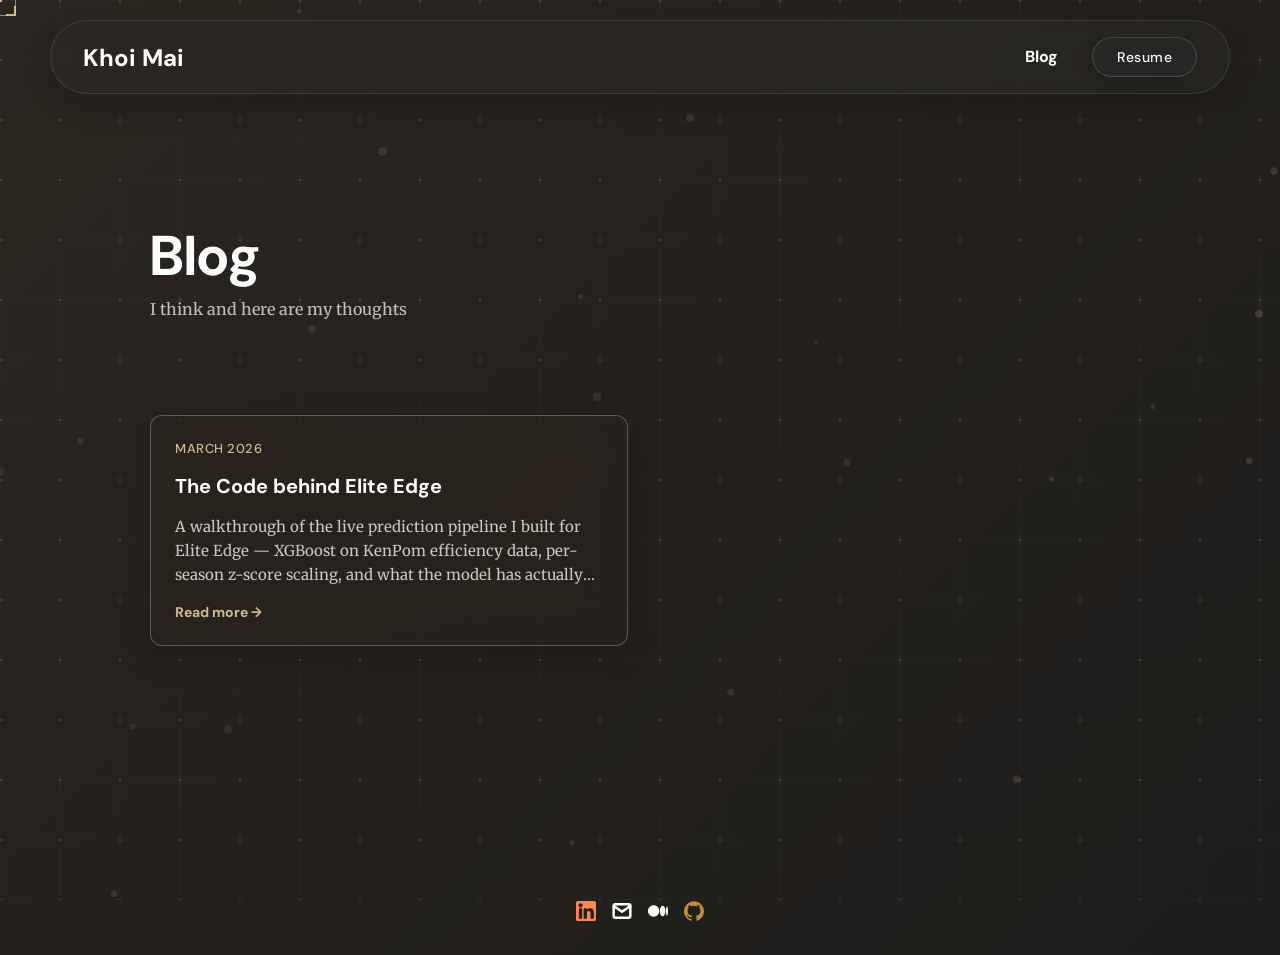
==== commit 4b0f7817: "a" ====
--- a/blog.html
+++ b/blog.html
@@ -53,7 +53,7 @@
 
       <a class="blog-card" href="./blog-posts/a-decade-of-college-basketball.html">
         <span class="blog-card-date">March 2026</span>
-        <span class="blog-card-title">Predicting the Final Four with XGBoost</span>
+        <span class="blog-card-title">The Code behind Elite Edge</span>
         <span class="blog-card-excerpt">A walkthrough of the live prediction pipeline I built for Elite Edge — XGBoost on KenPom efficiency data, per-season z-score scaling, and what the model has actually learned about March Madness.</span>
         <span class="blog-card-readmore">Read more &rarr;</span>
       </a>
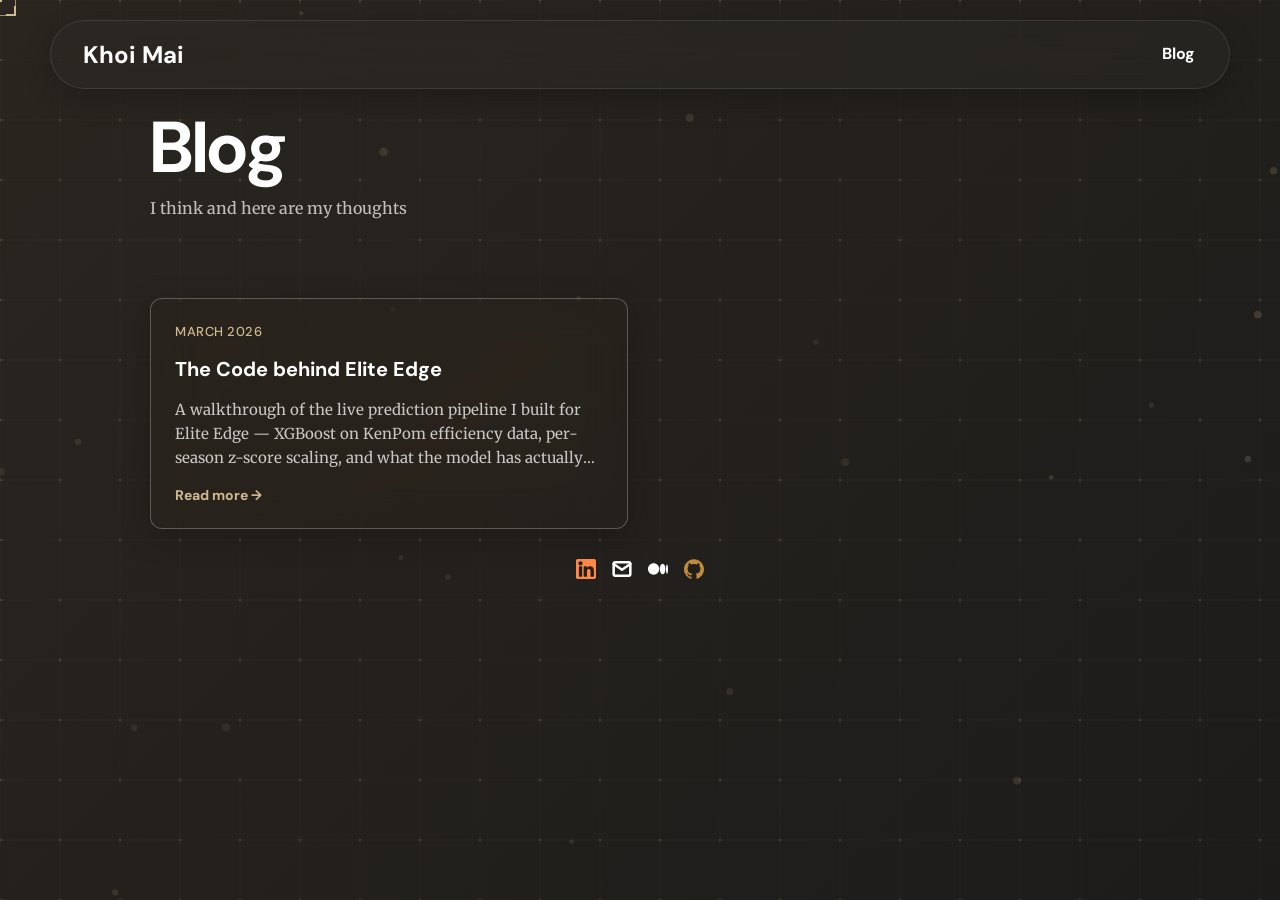
==== commit e59c6b8b: "del resume" ====
--- a/blog.html
+++ b/blog.html
@@ -36,9 +36,6 @@
       <div class="nav-links">
         <a href="./blog.html">Blog</a>
       </div>
-      <a class="button" href="./assets/images/Khoi Mai Resume.pdf" target="_blank">
-        <span class="button-text">Resume</span>
-      </a>
     </div>
   </div>
 
--- a/css/layout.css
+++ b/css/layout.css
@@ -21,10 +21,10 @@
 /* Main Page Layout */
 
 #main-content {
-  margin: 225px 250px;
-  display: flex;
-  flex-direction: column;
-  gap: 96px;
+  margin: 110px 250px 0;
+  display: flex;
+  flex-direction: column;
+  gap: 80px;
 }
 
 
@@ -486,31 +486,153 @@
 }
 
 
+/* SQL Terminal Section */
+
+#sql-section {
+  display: flex;
+  flex-direction: column;
+  gap: 16px;
+}
+
+#sql-terminal {
+  display: flex;
+  flex-direction: column;
+  gap: 16px;
+  background: rgba(10, 10, 10, 0.7);
+  backdrop-filter: blur(20px) saturate(180%);
+  -webkit-backdrop-filter: blur(20px) saturate(180%);
+  border: 1px solid rgba(207, 185, 145, 0.25);
+  border-top: 2px solid rgba(207, 185, 145, 0.5);
+  border-radius: 12px;
+  padding: 32px;
+  font-family: Menlo, Consolas, 'Courier New', monospace;
+  box-shadow: 0 0 40px rgba(207, 185, 145, 0.05), inset 0 1px 0 rgba(207, 185, 145, 0.08);
+}
+
+.sql-chips {
+  display: flex;
+  flex-wrap: wrap;
+  gap: 8px;
+}
+
+.sql-chip {
+  font-family: Menlo, Consolas, 'Courier New', monospace;
+  font-size: 13px;
+  color: rgba(207, 185, 145, 0.85);
+  background: rgba(207, 185, 145, 0.08);
+  border: 1px solid rgba(207, 185, 145, 0.3);
+  border-radius: 6px;
+  padding: 8px 16px;
+  cursor: pointer;
+  transition: background 0.2s ease, border-color 0.2s ease, color 0.2s ease, box-shadow 0.2s ease, transform 0.15s ease;
+  white-space: nowrap;
+  letter-spacing: 0.3px;
+}
+
+.sql-chip:hover {
+  background: rgba(207, 185, 145, 0.15);
+  border-color: rgba(207, 185, 145, 0.55);
+  color: #CFB991;
+  box-shadow: 0 0 12px rgba(207, 185, 145, 0.2);
+  transform: translateY(-1px);
+}
+
+.sql-chip-active {
+  background: rgba(207, 185, 145, 0.2);
+  border-color: #CFB991;
+  color: #CFB991;
+  box-shadow: 0 0 16px rgba(207, 185, 145, 0.25);
+}
+
+.sql-output {
+  min-height: 120px;
+  border-top: 1px solid rgba(255, 255, 255, 0.08);
+  padding-top: 16px;
+  overflow-x: auto;
+}
+
+.sql-echo {
+  font-size: 13px;
+  color: rgba(207, 185, 145, 0.5);
+  margin-bottom: 10px;
+}
+
+.sql-result-table {
+  margin: 0;
+  font-size: 13px;
+  line-height: 1.7;
+  color: rgba(255, 255, 255, 0.85);
+  white-space: pre;
+  overflow-x: auto;
+}
+
+.sql-rowcount {
+  margin-top: 8px;
+  font-size: 12px;
+  color: rgba(207, 185, 145, 0.5);
+}
+
+.sql-error {
+  font-size: 13px;
+  color: rgba(255, 120, 120, 0.8);
+}
+
+.sql-empty {
+  font-size: 13px;
+  color: rgba(255, 255, 255, 0.3);
+}
+
+.sql-empty::after {
+  content: '_';
+  display: inline-block;
+  animation: blink-cursor 1.1s step-start infinite;
+}
+
+@keyframes blink-cursor {
+  0%, 100% { opacity: 1; }
+  50% { opacity: 0; }
+}
+
+@media only screen and (max-width: 600px) {
+  #sql-terminal {
+    padding: 16px;
+  }
+
+  .sql-chip {
+    font-size: 11px;
+  }
+
+  .sql-result-table {
+    font-size: 11px;
+  }
+}
+
+
 /* Extra Extra large devices (large laptops and desktops, 1200px and below) */
 @media only screen and (max-width: 1600px) {
   #main-content {
-    margin: 225px 150px;
+    margin: 110px 150px 0;
   }
 }
 
 /* Extra large devices (large laptops and desktops, 1200px and below) */
 @media only screen and (max-width: 1200px) {
   #main-content {
-    margin: 225px 100px;
+    margin: 100px 100px 0;
   }
 }
 
 /* Large devices (laptops/desktops, 1000px and below) */
 @media only screen and (max-width: 1000px) {
   #main-content {
-    margin: 225px 75px;
+    margin: 90px 75px 0;
   }
 }
 
 /* Small devices (portrait tablets and large phones, 800px and below) */
 @media only screen and (max-width: 800px) {
   #main-content {
-    margin: 150px 50px;
+    margin: 80px 50px 0;
   }
 
   #portfolio-header {
@@ -529,7 +651,7 @@
 /* Small devices (portrait tablets and large phones, 600px and below) */
 @media only screen and (max-width: 600px) {
   #main-content {
-    margin: 125px 20px;
+    margin: 75px 20px 0;
   }
 
   .main-title {
@@ -544,4 +666,166 @@
     flex: 1 1 100%;
     max-width: 100%;
   }
-}+}
+
+/* GitHub Section */
+
+#github-section {
+  display: flex;
+  flex-direction: column;
+  gap: 16px;
+}
+
+.github-section-hint {
+  color: rgba(255, 255, 255, 0.7);
+}
+
+.github-graph-card {
+  background: rgba(42, 42, 42, 0.15);
+  backdrop-filter: blur(20px) saturate(180%);
+  -webkit-backdrop-filter: blur(20px) saturate(180%);
+  border: 1px solid rgba(255, 255, 255, 0.15);
+  border-radius: 12px;
+  padding: 20px;
+  box-shadow: 0 8px 32px 0 rgba(0, 0, 0, 0.2), inset 0 1px 1px rgba(255, 255, 255, 0.05);
+
+  overflow-x: auto;
+  overflow-y: hidden;
+  scrollbar-width: thin;
+  scrollbar-color: rgba(255, 255, 255, 0.18) transparent;
+}
+
+.github-graph-card::-webkit-scrollbar {
+  height: 8px;
+}
+
+.github-graph-card::-webkit-scrollbar-track {
+  background: transparent;
+}
+
+.github-graph-card::-webkit-scrollbar-thumb {
+  background: rgba(255, 255, 255, 0.18);
+  border-radius: 999px;
+}
+
+.github-graph-card::-webkit-scrollbar-thumb:hover {
+  background: rgba(255, 255, 255, 0.28);
+}
+
+.github-graph-status {
+  color: rgba(255, 255, 255, 0.7);
+  font-size: 14px;
+}
+
+.github-graph-wrap {
+  display: flex;
+  align-items: center;
+  gap: 14px;
+  width: max-content;
+  min-width: 100%;
+}
+
+.github-graph-label {
+  writing-mode: vertical-rl;
+  transform: rotate(180deg);
+  text-align: center;
+  font-size: 14px;
+  color: rgba(255, 255, 255, 0.65);
+}
+
+.github-graph-grid {
+  display: flex;
+  gap: 6px;
+}
+
+.github-graph-week {
+  display: flex;
+  flex-direction: column;
+  gap: 6px;
+}
+
+.github-tile,
+.github-tile-empty {
+  width: 16px;
+  height: 16px;
+  border-radius: 4px;
+}
+
+.github-tile-empty {
+  opacity: 0;
+}
+
+.github-tile {
+  display: block;
+  border: 1px solid transparent;
+  transition: transform 0.18s ease, border-color 0.18s ease, box-shadow 0.18s ease;
+}
+
+.github-level-0 {
+  background: rgba(255, 255, 255, 0.05);
+  border-color: rgba(255, 255, 255, 0.08);
+}
+
+.github-level-1 {
+  background: rgba(255, 215, 120, 0.32);
+  border-color: rgba(255, 215, 120, 0.45);
+}
+
+.github-level-2 {
+  background: rgba(255, 210, 95, 0.56);
+  border-color: rgba(255, 210, 95, 0.72);
+  box-shadow: 0 0 10px rgba(255, 210, 95, 0.1);
+}
+
+.github-level-3 {
+  background: rgba(255, 200, 70, 0.8);
+  border-color: rgba(255, 215, 120, 0.95);
+  box-shadow: 0 0 14px rgba(255, 200, 70, 0.22);
+}
+
+.github-level-4 {
+  background: linear-gradient(180deg, #ffe08a 0%, #d4a63c 100%);
+  border-color: #ffe08a;
+  box-shadow: 0 0 18px rgba(255, 215, 120, 0.35);
+}
+
+.github-tile:hover {
+  transform: scale(1.22);
+  border-color: rgba(255, 235, 170, 0.95);
+  box-shadow: 0 0 0 1px rgba(255, 225, 140, 0.35), 0 0 18px rgba(255, 210, 95, 0.28);
+}
+
+.github-graph-months {
+  display: flex;
+  gap: 20px;
+  width: max-content;
+  align-items: flex-start;
+}
+
+.github-month-block {
+  display: flex;
+  flex-direction: column;
+  gap: 10px;
+  flex: 0 0 auto;
+}
+
+.github-month-label {
+  font-size: 13px;
+  color: rgba(255, 255, 255, 0.82);
+  font-weight: 600;
+  letter-spacing: 0.04em;
+  text-transform: uppercase;
+}
+
+@media only screen and (max-width: 600px) {
+  .github-tile,
+  .github-tile-empty {
+    width: 14px;
+    height: 14px;
+  }
+
+  .github-graph-label {
+    font-size: 12px;
+  }
+}
+
--- a/css/typography.css
+++ b/css/typography.css
@@ -21,14 +21,15 @@
 
 .main-title {
   font-family: 'DM Sans', sans-serif;
-  font-size: 56px;
+  font-size: 72px;
   font-weight: 700;
-  line-height: 1.1;
+  line-height: 1.05;
+  letter-spacing: -1px;
 }
 
 .subheader-text {
   font-family: 'DM Sans', sans-serif;
-  font-size: 22px;
+  font-size: 24px;
   font-weight: 700;
 }
 
@@ -42,6 +43,7 @@
   text-overflow: ellipsis;
   display: -webkit-box;
   -webkit-line-clamp: 4;
+  line-clamp: 4;
   -webkit-box-orient: vertical;
 }
 
@@ -51,5 +53,6 @@
   text-overflow: ellipsis;
   display: -webkit-box;
   -webkit-line-clamp: 1;
+  line-clamp: 1;
   -webkit-box-orient: vertical;
 }
--- a/css/utilities.css
+++ b/css/utilities.css
@@ -365,6 +365,7 @@
   transform: translateX(0);
 }
 
+#sql-section,
 #work-experience-section,
 #projects-hackathon-section {
   opacity: 0;
@@ -372,6 +373,7 @@
   transition: opacity 0.8s ease, transform 0.8s ease;
 }
 
+#sql-section.visible,
 #work-experience-section.visible,
 #projects-hackathon-section.visible {
   opacity: 1;
@@ -551,3 +553,25 @@
 .blob-tilt:hover {
   box-shadow: 0 20px 40px rgba(207, 185, 145, 0.25);
 }
+
+/* Hero Tagline */
+.hero-tagline {
+  font-family: 'DM Sans', sans-serif;
+  font-size: 15px;
+  font-weight: 500;
+  color: rgba(255, 255, 255, 0.45);
+  letter-spacing: 1.5px;
+  text-transform: uppercase;
+  margin-top: 10px;
+  animation: fadeInUp 1.2s cubic-bezier(0.25, 0.8, 0.25, 1) 0.3s both;
+}
+
+/* Query Me hint */
+.sql-section-hint {
+  font-family: 'DM Sans', sans-serif;
+  font-size: 15px;
+  font-weight: 400;
+  color: rgba(207, 185, 145, 0.55);
+  margin-top: -4px;
+  font-style: italic;
+}
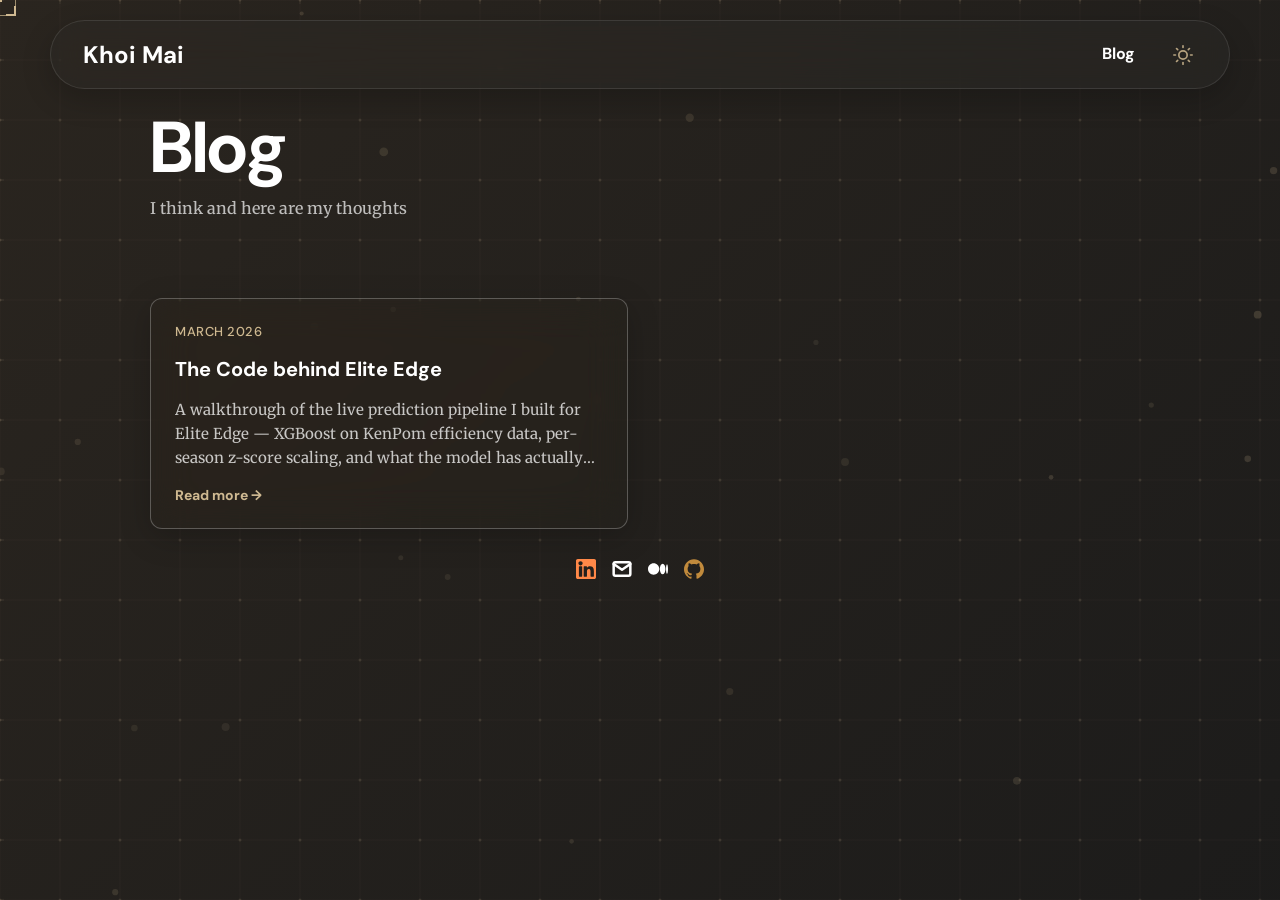
==== commit 1e60f15e: "light mode added" ====
--- a/blog.html
+++ b/blog.html
@@ -17,6 +17,7 @@
   <link rel="stylesheet" href="./css/layout.css">
   <link rel="stylesheet" href="./css/typography.css">
   <link rel="stylesheet" href="./css/utilities.css">
+  <link rel="stylesheet" href="./css/light-mode.css">
 
   <script defer src="./js/script.js"></script>
 </head>
@@ -36,6 +37,18 @@
       <div class="nav-links">
         <a href="./blog.html">Blog</a>
       </div>
+      <button id="theme-toggle" aria-label="Toggle light/dark mode" title="Toggle theme">
+        <svg class="icon-sun" xmlns="http://www.w3.org/2000/svg" viewBox="0 0 24 24" fill="none" stroke="currentColor" stroke-width="2" stroke-linecap="round" stroke-linejoin="round">
+          <circle cx="12" cy="12" r="5"/>
+          <line x1="12" y1="1" x2="12" y2="3"/><line x1="12" y1="21" x2="12" y2="23"/>
+          <line x1="4.22" y1="4.22" x2="5.64" y2="5.64"/><line x1="18.36" y1="18.36" x2="19.78" y2="19.78"/>
+          <line x1="1" y1="12" x2="3" y2="12"/><line x1="21" y1="12" x2="23" y2="12"/>
+          <line x1="4.22" y1="19.78" x2="5.64" y2="18.36"/><line x1="18.36" y1="5.64" x2="19.78" y2="4.22"/>
+        </svg>
+        <svg class="icon-moon" xmlns="http://www.w3.org/2000/svg" viewBox="0 0 24 24" fill="none" stroke="currentColor" stroke-width="2" stroke-linecap="round" stroke-linejoin="round" style="display:none;">
+          <path d="M21 12.79A9 9 0 1 1 11.21 3 7 7 0 0 0 21 12.79z"/>
+        </svg>
+      </button>
     </div>
   </div>
 
--- a/css/light-mode.css
+++ b/css/light-mode.css
@@ -0,0 +1,321 @@
+/* =============================================
+   Light Mode Overrides
+   Applied when <body class="light-mode">
+   ============================================= */
+
+/* Body background + text */
+body.light-mode {
+  background: linear-gradient(-45deg, #f0ece4, #faf7f2, #ece5d8, #f5f0e8);
+  background-size: 400% 400%;
+  animation: gradientShift 30s ease infinite;
+  color: #1a1a1a;
+}
+
+/* Scrollbar */
+body.light-mode ::-webkit-scrollbar-track {
+  background: #ede8e0;
+}
+body.light-mode ::-webkit-scrollbar-thumb {
+  background: rgba(207, 185, 145, 0.5);
+  border: 2px solid #ede8e0;
+}
+body.light-mode ::-webkit-scrollbar-thumb:hover {
+  background: rgba(207, 185, 145, 0.8);
+}
+
+/* Canvas – invert the dark grid to look warm on light bg */
+body.light-mode #constellation-canvas {
+  filter: invert(1) hue-rotate(180deg) opacity(0.35);
+}
+
+/* Navbar */
+body.light-mode .navbar {
+  background-color: rgba(240, 234, 220, 0.75) !important;
+  border: 1px solid rgba(0, 0, 0, 0.08) !important;
+  box-shadow: 0 10px 30px rgba(0, 0, 0, 0.08);
+}
+
+body.light-mode .nav-title,
+body.light-mode .nav-title-link {
+  color: #1a1a1a;
+}
+
+body.light-mode .nav-links a {
+  color: #1a1a1a;
+}
+
+body.light-mode .nav-links a:hover {
+  color: #9a7c40;
+  border-bottom-color: #9a7c40;
+}
+
+/* Hero title gradient */
+body.light-mode .text-gradient {
+  background: linear-gradient(90deg, #1a1a1a, #9a7c40, #1a1a1a);
+  background-size: 200% auto;
+  -webkit-background-clip: text;
+  -webkit-text-fill-color: transparent;
+  background-clip: text;
+}
+
+/* Project Cards */
+body.light-mode .project-card {
+  background: rgba(255, 252, 246, 0.7);
+  border: 1px solid rgba(0, 0, 0, 0.1);
+  box-shadow: 0 8px 32px 0 rgba(0, 0, 0, 0.08);
+}
+
+body.light-mode .project-card.visible:hover {
+  box-shadow: 0 15px 35px rgba(0, 0, 0, 0.15), 0 0 20px rgba(154, 124, 64, 0.1);
+  border-color: rgba(154, 124, 64, 0.4);
+}
+
+/* Buttons */
+body.light-mode a.button {
+  background: rgba(250, 247, 242, 0.8);
+  border: 1px solid rgba(0, 0, 0, 0.15);
+  box-shadow: 0 4px 15px rgba(0, 0, 0, 0.08);
+}
+
+body.light-mode a.button:hover {
+  background: rgba(154, 124, 64, 0.12);
+  border-color: rgba(154, 124, 64, 0.5);
+  box-shadow: 0 8px 25px rgba(154, 124, 64, 0.2);
+}
+
+body.light-mode a.button .button-text {
+  color: #1a1a1a;
+}
+
+body.light-mode a.button:hover .button-text {
+  color: #9a7c40;
+}
+
+body.light-mode a.button .right-arrow-icon {
+  filter: invert(0);
+}
+
+body.light-mode a.button:hover .right-arrow-icon {
+  filter: brightness(0) saturate(100%) invert(50%) sepia(40%) saturate(500%) hue-rotate(10deg) brightness(85%) contrast(90%);
+}
+
+/* Skill Pills */
+body.light-mode .skill-pill {
+  background: rgba(154, 124, 64, 0.08);
+  border: 1px solid rgba(154, 124, 64, 0.4);
+  color: #7a5c20;
+}
+
+body.light-mode .skill-pill:hover {
+  background: rgba(154, 124, 64, 0.18);
+}
+
+body.light-mode .skills-label {
+  color: rgba(0, 0, 0, 0.65);
+}
+
+/* SQL Terminal */
+body.light-mode #sql-terminal {
+  background: rgba(255, 251, 244, 0.85);
+  border: 1px solid rgba(154, 124, 64, 0.25);
+  border-top: 2px solid rgba(154, 124, 64, 0.5);
+  box-shadow: 0 0 40px rgba(154, 124, 64, 0.06);
+}
+
+body.light-mode .sql-chip {
+  color: rgba(100, 75, 20, 0.85);
+  background: rgba(154, 124, 64, 0.08);
+  border: 1px solid rgba(154, 124, 64, 0.3);
+}
+
+body.light-mode .sql-chip:hover {
+  background: rgba(154, 124, 64, 0.15);
+  border-color: rgba(154, 124, 64, 0.55);
+  color: #7a5c20;
+  box-shadow: 0 0 12px rgba(154, 124, 64, 0.15);
+}
+
+body.light-mode .sql-chip-active {
+  background: rgba(154, 124, 64, 0.2);
+  border-color: #9a7c40;
+  color: #7a5c20;
+}
+
+body.light-mode .sql-output {
+  border-top: 1px solid rgba(0, 0, 0, 0.08);
+}
+
+body.light-mode .sql-result-table {
+  color: rgba(0, 0, 0, 0.8);
+}
+
+body.light-mode .sql-echo {
+  color: rgba(154, 124, 64, 0.7);
+}
+
+body.light-mode .sql-rowcount {
+  color: rgba(154, 124, 64, 0.6);
+}
+
+body.light-mode .sql-empty {
+  color: rgba(0, 0, 0, 0.3);
+}
+
+body.light-mode .sql-section-hint {
+  color: rgba(154, 124, 64, 0.6);
+}
+
+/* Blog Cards */
+body.light-mode .blog-card {
+  background: rgba(255, 252, 246, 0.7);
+  border: 1px solid rgba(0, 0, 0, 0.1);
+  color: #1a1a1a;
+  box-shadow: 0 8px 32px rgba(0, 0, 0, 0.08);
+}
+
+body.light-mode .blog-card:hover {
+  box-shadow: 0 10px 30px rgba(154, 124, 64, 0.2);
+  border-color: rgba(154, 124, 64, 0.4);
+}
+
+body.light-mode .blog-card-date,
+body.light-mode .blog-post-date,
+body.light-mode .blog-card-readmore {
+  color: #9a7c40;
+}
+
+body.light-mode .blog-back-link {
+  color: rgba(0, 0, 0, 0.5);
+}
+
+body.light-mode .blog-back-link:hover {
+  color: #1a1a1a;
+}
+
+/* GitHub section */
+body.light-mode .github-section-hint,
+body.light-mode .github-graph-status {
+  color: rgba(0, 0, 0, 0.55);
+}
+
+body.light-mode .github-graph-card {
+  background: rgba(255, 252, 246, 0.7);
+  border: 1px solid rgba(0, 0, 0, 0.1);
+  box-shadow: 0 8px 32px rgba(0, 0, 0, 0.08);
+  scrollbar-color: rgba(0, 0, 0, 0.15) transparent;
+}
+
+body.light-mode .github-graph-card::-webkit-scrollbar-thumb {
+  background: rgba(0, 0, 0, 0.15);
+}
+
+body.light-mode .github-graph-label {
+  color: rgba(0, 0, 0, 0.5);
+}
+
+body.light-mode .github-level-0 {
+  background: rgba(0, 0, 0, 0.05);
+  border-color: rgba(0, 0, 0, 0.08);
+}
+
+/* Footer icons */
+body.light-mode a.icon-link {
+  filter: invert(0);
+}
+
+/* Long-form prose */
+body.light-mode .long-form-content pre {
+  background: rgba(0, 0, 0, 0.04);
+  border: 1px solid rgba(0, 0, 0, 0.1);
+}
+
+body.light-mode .long-form-content code {
+  color: #7a5c20;
+}
+
+body.light-mode .nb-cell.nb-output .nb-output-content {
+  background: rgba(0, 0, 0, 0.03);
+  border-left: 3px solid rgba(0, 0, 0, 0.1);
+  color: rgba(0, 0, 0, 0.75);
+}
+
+/* Progress bar */
+body.light-mode #progress-bar {
+  background: linear-gradient(90deg, #9a7c40, #cfb991);
+}
+
+/* Custom cursor in light mode */
+body.light-mode .cursor-dot {
+  background-color: #7a5c20;
+}
+
+body.light-mode .cursor-outline {
+  border-color: rgba(122, 92, 32, 0.7);
+}
+
+body.light-mode .cursor-outline::before,
+body.light-mode .cursor-outline::after {
+  border-color: #7a5c20;
+}
+
+body.light-mode.hovering .cursor-outline {
+  border-color: rgba(122, 92, 32, 0.1);
+}
+
+body.light-mode.hovering .cursor-outline::before,
+body.light-mode.hovering .cursor-outline::after {
+  border-color: #7a5c20;
+}
+
+/* Purdue gold – darken slightly for legibility on light bg */
+body.light-mode .purdue-gold {
+  color: #9a7c40;
+}
+
+/* Hero tagline */
+body.light-mode .hero-tagline {
+  color: rgba(0, 0, 0, 0.45);
+}
+
+/* Portfolio header image */
+body.light-mode .portfolio-header-image {
+  border: 1px solid rgba(0, 0, 0, 0.1);
+  box-shadow: 0 8px 30px rgba(0, 0, 0, 0.1);
+}
+
+/* Theme toggle button itself */
+#theme-toggle {
+  background: none;
+  border: none;
+  padding: 4px;
+  display: flex;
+  align-items: center;
+  justify-content: center;
+  cursor: pointer;
+  transition: transform 0.3s ease, opacity 0.2s ease;
+  opacity: 0.85;
+  line-height: 1;
+}
+
+#theme-toggle:hover {
+  transform: rotate(20deg) scale(1.15);
+  opacity: 1;
+  cursor: none;
+}
+
+#theme-toggle svg {
+  width: 20px;
+  height: 20px;
+  display: block;
+  transition: opacity 0.2s ease;
+}
+
+/* Sun icon: visible in dark mode (toggle to go light) */
+#theme-toggle .icon-sun {
+  color: #CFB991;
+}
+
+/* Moon icon: visible in light mode (toggle to go dark) */
+#theme-toggle .icon-moon {
+  color: #7a5c20;
+}
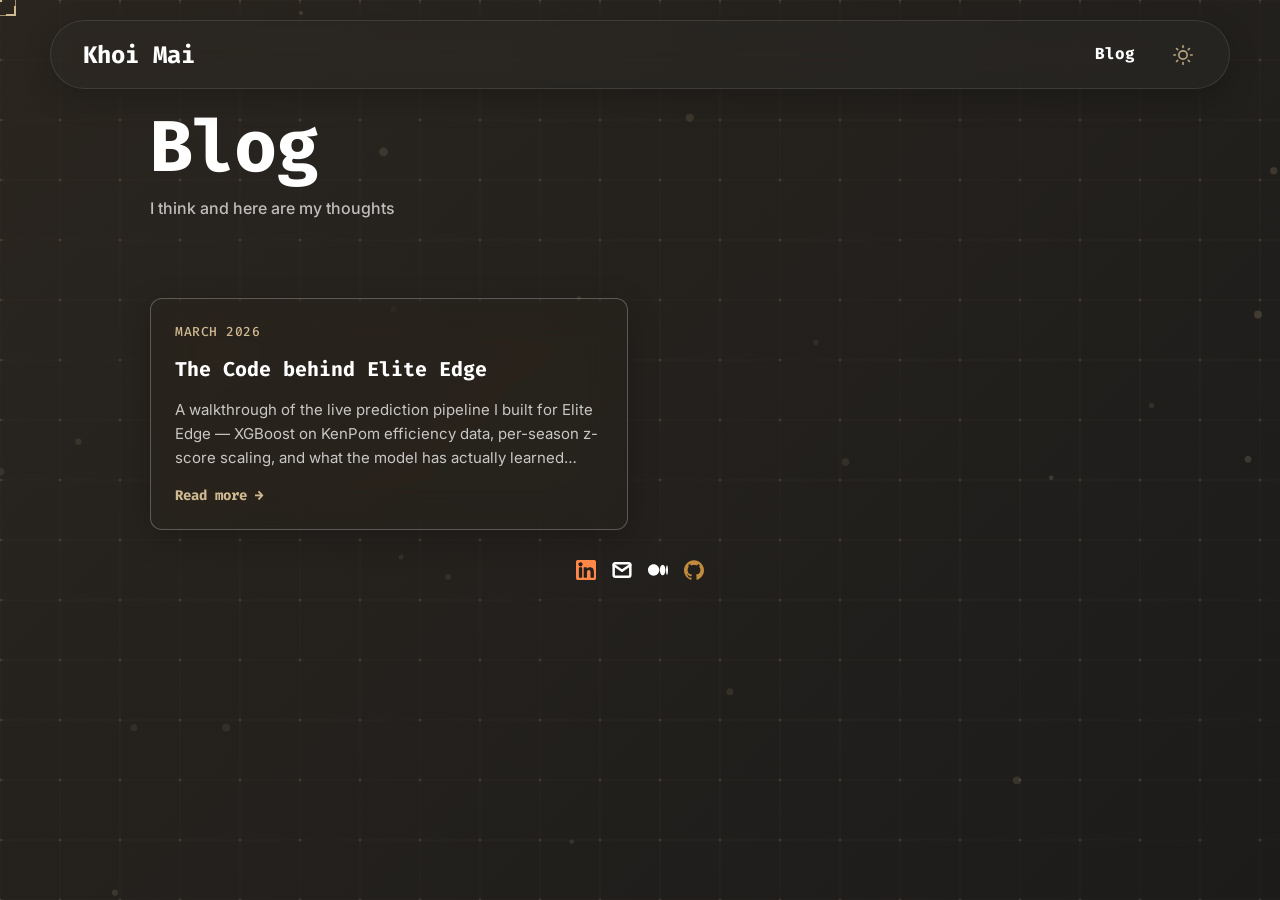
==== commit 2ef755e1: "new jupyer notebook style" ====
--- a/blog.html
+++ b/blog.html
@@ -11,7 +11,7 @@
   <link rel="preconnect" href="https://fonts.googleapis.com">
   <link rel="preconnect" href="https://fonts.gstatic.com" crossorigin>
   <link
-    href="https://fonts.googleapis.com/css2?family=DM+Sans:wght@400;500;700&family=Merriweather:wght@300;400;700;900&display=swap"
+    href="https://fonts.googleapis.com/css2?family=Inter:wght@400;500;700&family=Fira+Code:wght@400;500;700&display=swap"
     rel="stylesheet">
 
   <link rel="stylesheet" href="./css/layout.css">
--- a/css/layout.css
+++ b/css/layout.css
@@ -153,16 +153,17 @@
 
 .projects-container {
   display: flex;
-  gap: 34px 16px;
-  flex-wrap: wrap;
+  gap: 40px;
+  flex-direction: column;
 }
 
 /* Project Cards */
 
 .project-card {
-  max-width: calc((100% - 32px) / 3);
-  display: flex;
-  flex-direction: column;
+  max-width: 100%;
+  display: flex;
+  flex-direction: row;
+  align-items: center;
   gap: 34px;
   background: rgba(42, 42, 42, 0.15);
   backdrop-filter: blur(20px) saturate(180%);
@@ -205,8 +206,10 @@
 }
 
 .project-image {
-  width: 100%;
-  height: 200px;
+  width: 250px;
+  height: 180px;
+  border-radius: 8px;
+  flex-shrink: 0;
   object-fit: cover;
   object-position: center;
   transition: transform 0.5s cubic-bezier(0.25, 0.8, 0.25, 1), filter 0.5s ease;
@@ -215,8 +218,15 @@
 }
 
 .project-card:hover .project-image {
-  transform: scale(1.05);
-  filter: grayscale(0%) contrast(100%);
+  width: 250px;
+  height: 180px;
+  border-radius: 8px;
+  flex-shrink: 0;
+  object-fit: cover;
+  object-position: center;
+  transition: transform 0.5s cubic-bezier(0.25, 0.8, 0.25, 1), filter 0.5s ease;
+  overflow: hidden;
+  filter: grayscale(40%) contrast(110%);
 }
 
 
@@ -421,7 +431,7 @@
 }
 
 .blog-card-date {
-  font-family: 'DM Sans', sans-serif;
+  font-family: 'Fira Code', monospace;
   font-size: 13px;
   font-weight: 500;
   color: #CFB991;
@@ -430,7 +440,7 @@
 }
 
 .blog-card-title {
-  font-family: 'DM Sans', sans-serif;
+  font-family: 'Fira Code', monospace;
   font-size: 20px;
   font-weight: 700;
   line-height: 1.3;
@@ -450,7 +460,7 @@
 }
 
 .blog-card-readmore {
-  font-family: 'DM Sans', sans-serif;
+  font-family: 'Fira Code', monospace;
   font-size: 14px;
   font-weight: 700;
   color: #CFB991;
@@ -466,14 +476,14 @@
 }
 
 .blog-post-date {
-  font-family: 'DM Sans', sans-serif;
+  font-family: 'Fira Code', monospace;
   font-size: 14px;
   color: #CFB991;
   font-weight: 500;
 }
 
 .blog-back-link {
-  font-family: 'DM Sans', sans-serif;
+  font-family: 'Fira Code', monospace;
   font-size: 14px;
   color: rgba(255, 255, 255, 0.6);
   text-decoration: none;
@@ -644,8 +654,21 @@
   }
 
   .project-card {
-    max-width: calc((100% - 16px) / 2);
-  }
+  max-width: 100%;
+  display: flex;
+  flex-direction: row;
+  align-items: center;
+  gap: 34px;
+  background: rgba(42, 42, 42, 0.15);
+  backdrop-filter: blur(20px) saturate(180%);
+  -webkit-backdrop-filter: blur(20px) saturate(180%);
+  border: 1px solid rgba(255, 255, 255, 0.15);
+  border-radius: 12px;
+  padding: 16px;
+  box-shadow: 0 8px 32px 0 rgba(0, 0, 0, 0.2), inset 0 1px 1px rgba(255, 255, 255, 0.05);
+  position: relative;
+  overflow: hidden;
+}
 }
 
 /* Small devices (portrait tablets and large phones, 600px and below) */
@@ -659,8 +682,21 @@
   }
 
   .project-card {
-    max-width: 100%;
-  }
+  max-width: 100%;
+  display: flex;
+  flex-direction: row;
+  align-items: center;
+  gap: 34px;
+  background: rgba(42, 42, 42, 0.15);
+  backdrop-filter: blur(20px) saturate(180%);
+  -webkit-backdrop-filter: blur(20px) saturate(180%);
+  border: 1px solid rgba(255, 255, 255, 0.15);
+  border-radius: 12px;
+  padding: 16px;
+  box-shadow: 0 8px 32px 0 rgba(0, 0, 0, 0.2), inset 0 1px 1px rgba(255, 255, 255, 0.05);
+  position: relative;
+  overflow: hidden;
+}
 
   .blog-card {
     flex: 1 1 100%;
@@ -812,6 +848,227 @@
 .github-month-label {
   font-size: 13px;
   color: rgba(255, 255, 255, 0.82);
+  #main-content {
+    margin: 100px 100px 0;
+  }
+}
+
+/* Large devices (laptops/desktops, 1000px and below) */
+@media only screen and (max-width: 1000px) {
+  #main-content {
+    margin: 90px 75px 0;
+  }
+}
+
+/* Small devices (portrait tablets and large phones, 800px and below) */
+@media only screen and (max-width: 800px) {
+  #main-content {
+    margin: 80px 50px 0;
+  }
+
+  #portfolio-header {
+    flex-direction: column;
+  }
+
+  .main-title {
+    font-size: 40px;
+  }
+
+  .project-card {
+  max-width: 100%;
+  display: flex;
+  flex-direction: row;
+  align-items: center;
+  gap: 34px;
+  background: rgba(42, 42, 42, 0.15);
+  backdrop-filter: blur(20px) saturate(180%);
+  -webkit-backdrop-filter: blur(20px) saturate(180%);
+  border: 1px solid rgba(255, 255, 255, 0.15);
+  border-radius: 12px;
+  padding: 16px;
+  box-shadow: 0 8px 32px 0 rgba(0, 0, 0, 0.2), inset 0 1px 1px rgba(255, 255, 255, 0.05);
+  position: relative;
+  overflow: hidden;
+}
+}
+
+/* Small devices (portrait tablets and large phones, 600px and below) */
+@media only screen and (max-width: 600px) {
+  #main-content {
+    margin: 75px 20px 0;
+  }
+
+  .main-title {
+    font-size: 32px;
+  }
+
+  .project-card {
+  max-width: 100%;
+  display: flex;
+  flex-direction: row;
+  align-items: center;
+  gap: 34px;
+  background: rgba(42, 42, 42, 0.15);
+  backdrop-filter: blur(20px) saturate(180%);
+  -webkit-backdrop-filter: blur(20px) saturate(180%);
+  border: 1px solid rgba(255, 255, 255, 0.15);
+  border-radius: 12px;
+  padding: 16px;
+  box-shadow: 0 8px 32px 0 rgba(0, 0, 0, 0.2), inset 0 1px 1px rgba(255, 255, 255, 0.05);
+  position: relative;
+  overflow: hidden;
+}
+
+  .blog-card {
+    flex: 1 1 100%;
+    max-width: 100%;
+  }
+}
+
+/* GitHub Section */
+
+#github-section {
+  display: flex;
+  flex-direction: column;
+  gap: 16px;
+}
+
+.github-section-hint {
+  color: rgba(255, 255, 255, 0.7);
+}
+
+.github-graph-card {
+  background: rgba(42, 42, 42, 0.15);
+  backdrop-filter: blur(20px) saturate(180%);
+  -webkit-backdrop-filter: blur(20px) saturate(180%);
+  border: 1px solid rgba(255, 255, 255, 0.15);
+  border-radius: 12px;
+  padding: 20px;
+  box-shadow: 0 8px 32px 0 rgba(0, 0, 0, 0.2), inset 0 1px 1px rgba(255, 255, 255, 0.05);
+
+  overflow-x: auto;
+  overflow-y: hidden;
+  scrollbar-width: thin;
+  scrollbar-color: rgba(255, 255, 255, 0.18) transparent;
+}
+
+.github-graph-card::-webkit-scrollbar {
+  height: 8px;
+}
+
+.github-graph-card::-webkit-scrollbar-track {
+  background: transparent;
+}
+
+.github-graph-card::-webkit-scrollbar-thumb {
+  background: rgba(255, 255, 255, 0.18);
+  border-radius: 999px;
+}
+
+.github-graph-card::-webkit-scrollbar-thumb:hover {
+  background: rgba(255, 255, 255, 0.28);
+}
+
+.github-graph-status {
+  color: rgba(255, 255, 255, 0.7);
+  font-size: 14px;
+}
+
+.github-graph-wrap {
+  display: flex;
+  align-items: center;
+  gap: 14px;
+  width: max-content;
+  min-width: 100%;
+}
+
+.github-graph-label {
+  writing-mode: vertical-rl;
+  transform: rotate(180deg);
+  text-align: center;
+  font-size: 14px;
+  color: rgba(255, 255, 255, 0.65);
+}
+
+.github-graph-grid {
+  display: flex;
+  gap: 6px;
+}
+
+.github-graph-week {
+  display: flex;
+  flex-direction: column;
+  gap: 6px;
+}
+
+.github-tile,
+.github-tile-empty {
+  width: 16px;
+  height: 16px;
+  border-radius: 4px;
+}
+
+.github-tile-empty {
+  opacity: 0;
+}
+
+.github-tile {
+  display: block;
+  border: 1px solid transparent;
+  transition: transform 0.18s ease, border-color 0.18s ease, box-shadow 0.18s ease;
+}
+
+.github-level-0 {
+  background: rgba(255, 255, 255, 0.05);
+  border-color: rgba(255, 255, 255, 0.08);
+}
+
+.github-level-1 {
+  background: rgba(255, 215, 120, 0.32);
+  border-color: rgba(255, 215, 120, 0.45);
+}
+
+.github-level-2 {
+  background: rgba(255, 210, 95, 0.56);
+  border-color: rgba(255, 210, 95, 0.72);
+  box-shadow: 0 0 10px rgba(255, 210, 95, 0.1);
+}
+
+.github-level-3 {
+  background: rgba(255, 200, 70, 0.8);
+  border-color: rgba(255, 215, 120, 0.95);
+  box-shadow: 0 0 14px rgba(255, 200, 70, 0.22);
+}
+
+.github-level-4 {
+  background: linear-gradient(180deg, #ffe08a 0%, #d4a63c 100%);
+  border-color: #ffe08a;
+  box-shadow: 0 0 18px rgba(255, 215, 120, 0.35);
+}
+
+.github-tile:hover {
+  transform: scale(1.22);
+  border-color: rgba(255, 235, 170, 0.95);
+  box-shadow: 0 0 0 1px rgba(255, 225, 140, 0.35), 0 0 18px rgba(255, 210, 95, 0.28);
+}
+
+.github-graph-months {
+  display: flex;
+  gap: 20px;
+  width: max-content;
+  align-items: flex-start;
+}
+
+.github-month-block {
+  display: flex;
+  flex-direction: column;
+  gap: 10px;
+  flex: 0 0 auto;
+}
+
+.github-month-label {
+  font-size: 13px;
+  color: rgba(255, 255, 255, 0.82);
   font-weight: 600;
   letter-spacing: 0.04em;
   text-transform: uppercase;
@@ -829,3 +1086,104 @@
   }
 }
 
+/* Boot Screen Overlay */
+
+#boot-screen {
+  position: fixed;
+  top: 0;
+  left: 0;
+  width: 100vw;
+  height: 100vh;
+  background-color: #050505;
+  z-index: 100001;
+  display: flex;
+  align-items: center;
+  justify-content: center;
+  transition: opacity 0.6s cubic-bezier(0.8, 0, 0.2, 1), visibility 0.6s;
+}
+
+#boot-screen::after {
+  content: "";
+  position: absolute;
+  top: 0; left: 0; width: 100%; height: 100%;
+  background: linear-gradient(
+    rgba(18, 16, 16, 0) 50%,
+    rgba(0, 0, 0, 0.25) 50%,
+    rgba(0, 0, 0, 0.25)
+  );
+  background-size: 100% 4px;
+  pointer-events: none;
+  z-index: 100002;
+}
+
+#boot-screen.hidden {
+  opacity: 0;
+  visibility: hidden;
+  pointer-events: none;
+}
+
+.boot-text-container {
+  font-family: Menlo, Consolas, 'Courier New', monospace;
+  font-size: 14px;
+  color: #CFB991;
+  width: 100%;
+  max-width: 600px;
+  padding: 20px;
+  display: flex;
+  flex-direction: column;
+  gap: 8px;
+  text-shadow: 0 0 5px rgba(207, 185, 145, 0.4);
+}
+
+#boot-text {
+  display: flex;
+  flex-direction: column;
+  gap: 8px;
+}
+
+.boot-cursor {
+  display: inline-block;
+  font-weight: bold;
+  animation: boot-blink 1s step-end infinite;
+}
+
+@keyframes boot-blink {
+  0%, 100% { opacity: 1; }
+  50% { opacity: 0; }
+}
+
+
+/* Jupyter Card Layout Extensions */
+.nb-cell-wrapper {
+  width: 100%;
+  display: flex;
+  flex-direction: column;
+  margin-bottom: 8px;
+}
+
+.nb-cell pre {
+  margin: 0;
+  border-left: 3px solid rgba(207, 185, 145, 0.35);
+  border-radius: 0 8px 8px 0;
+  padding: 12px 16px;
+  background: rgba(255, 255, 255, 0.03);
+  font-family: Menlo, Consolas, 'Courier New', monospace;
+  font-size: 14px;
+}
+
+.jupyter-card-output {
+  background: transparent !important;
+  border: none !important;
+  padding: 0 !important;
+}
+
+@media only screen and (max-width: 800px) {
+  .project-card {
+    flex-direction: column !important;
+    align-items: flex-start !important;
+  }
+  .project-image {
+    width: 100% !important;
+    height: 180px !important;
+  }
+}
--- a/css/typography.css
+++ b/css/typography.css
@@ -1,15 +1,15 @@
 body {
-  font-family: 'Merriweather', Georgia, serif;
+  font-family: 'Inter', sans-serif;
 }
 
 .nav-title {
-  font-family: 'DM Sans', sans-serif;
+  font-family: 'Fira Code', monospace;
   font-weight: 700;
   font-size: 24px;
 }
 
 .button-text {
-  font-family: 'DM Sans', sans-serif;
+  font-family: 'Fira Code', monospace;
   font-size: 14px;
   font-weight: 700;
 }
@@ -20,7 +20,7 @@
 }
 
 .main-title {
-  font-family: 'DM Sans', sans-serif;
+  font-family: 'Fira Code', monospace;
   font-size: 72px;
   font-weight: 700;
   line-height: 1.05;
@@ -28,7 +28,7 @@
 }
 
 .subheader-text {
-  font-family: 'DM Sans', sans-serif;
+  font-family: 'Fira Code', monospace;
   font-size: 24px;
   font-weight: 700;
 }
@@ -48,7 +48,7 @@
 }
 
 .project-title {
-  font-family: 'DM Sans', sans-serif;
+  font-family: 'Fira Code', monospace;
   overflow: hidden;
   text-overflow: ellipsis;
   display: -webkit-box;
--- a/css/utilities.css
+++ b/css/utilities.css
@@ -81,7 +81,7 @@
 }
 
 .nav-links a {
-  font-family: 'DM Sans', sans-serif;
+  font-family: 'Fira Code', monospace;
   font-size: 16px;
   font-weight: 700;
   color: #ffffff;
@@ -556,7 +556,7 @@
 
 /* Hero Tagline */
 .hero-tagline {
-  font-family: 'DM Sans', sans-serif;
+  font-family: 'Fira Code', monospace;
   font-size: 15px;
   font-weight: 500;
   color: rgba(255, 255, 255, 0.45);
@@ -568,7 +568,7 @@
 
 /* Query Me hint */
 .sql-section-hint {
-  font-family: 'DM Sans', sans-serif;
+  font-family: 'Fira Code', monospace;
   font-size: 15px;
   font-weight: 400;
   color: rgba(207, 185, 145, 0.55);
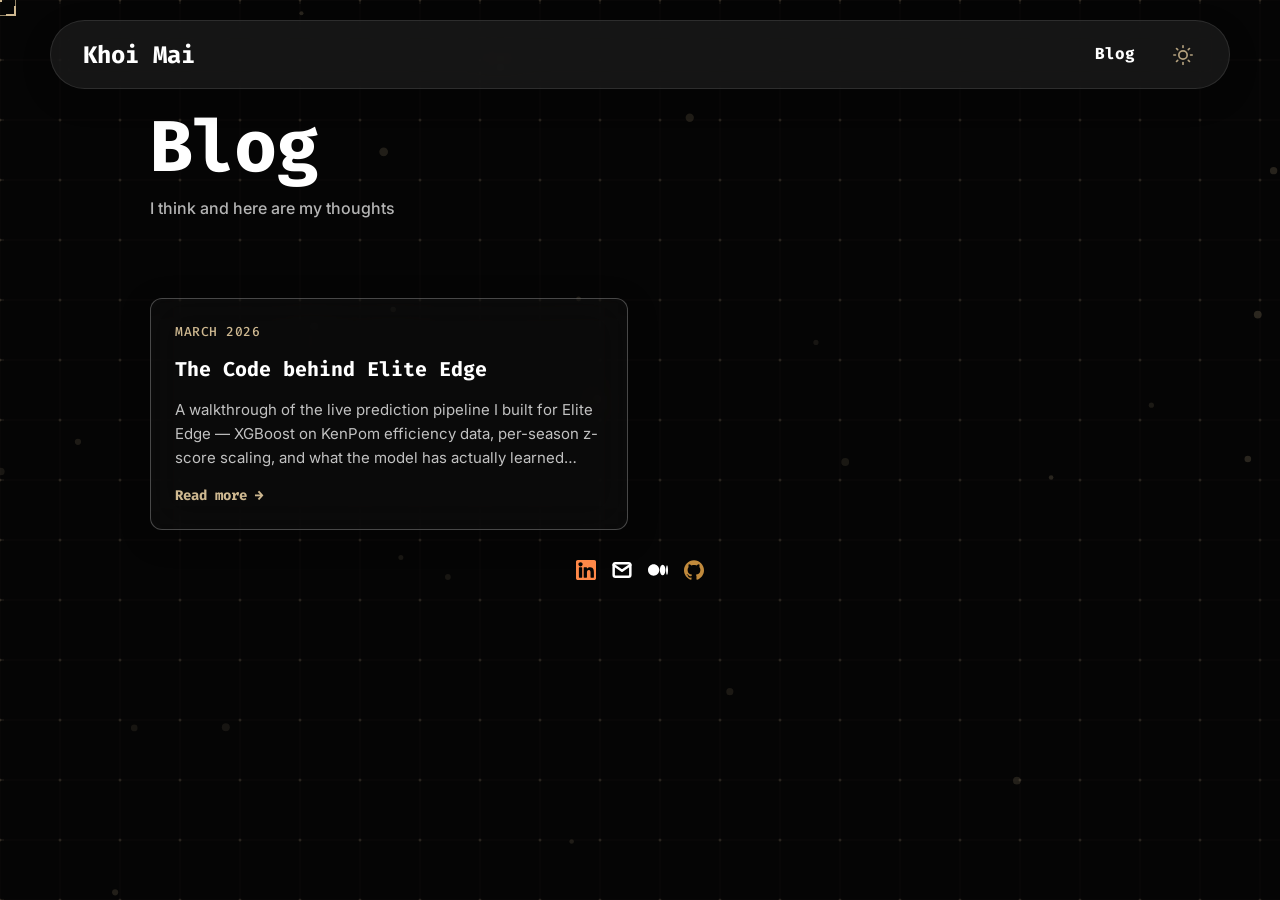
==== commit 129e72a7: "a" ====
--- a/blog.html
+++ b/blog.html
@@ -37,7 +37,7 @@
       <div class="nav-links">
         <a href="./blog.html">Blog</a>
       </div>
-      <button id="theme-toggle" aria-label="Toggle light/dark mode" title="Toggle theme">
+      <button type="button" id="theme-toggle" aria-label="Toggle light/dark mode" title="Toggle theme">
         <svg class="icon-sun" xmlns="http://www.w3.org/2000/svg" viewBox="0 0 24 24" fill="none" stroke="currentColor" stroke-width="2" stroke-linecap="round" stroke-linejoin="round">
           <circle cx="12" cy="12" r="5"/>
           <line x1="12" y1="1" x2="12" y2="3"/><line x1="12" y1="21" x2="12" y2="23"/>
--- a/css/layout.css
+++ b/css/layout.css
@@ -508,15 +508,26 @@
   display: flex;
   flex-direction: column;
   gap: 16px;
-  background: rgba(10, 10, 10, 0.7);
-  backdrop-filter: blur(20px) saturate(180%);
-  -webkit-backdrop-filter: blur(20px) saturate(180%);
-  border: 1px solid rgba(207, 185, 145, 0.25);
-  border-top: 2px solid rgba(207, 185, 145, 0.5);
-  border-radius: 12px;
+  background: #050505;
+  border: 1px solid #FFB000;
+  border-radius: 4px;
   padding: 32px;
   font-family: Menlo, Consolas, 'Courier New', monospace;
-  box-shadow: 0 0 40px rgba(207, 185, 145, 0.05), inset 0 1px 0 rgba(207, 185, 145, 0.08);
+  box-shadow: 0 0 20px rgba(255, 176, 0, 0.3), inset 0 0 15px rgba(255, 176, 0, 0.2);
+  position: relative;
+  overflow: hidden;
+  text-shadow: 0 0 3px rgba(255, 176, 0, 0.6);
+}
+
+#sql-terminal::before {
+  content: " ";
+  display: block;
+  position: absolute;
+  top: 0; left: 0; bottom: 0; right: 0;
+  background: linear-gradient(rgba(18, 16, 16, 0) 50%, rgba(0, 0, 0, 0.25) 50%), linear-gradient(90deg, rgba(255, 0, 0, 0.06), rgba(0, 255, 0, 0.02), rgba(0, 0, 255, 0.06));
+  z-index: 2;
+  background-size: 100% 4px, 6px 100%;
+  pointer-events: none;
 }
 
 .sql-chips {
@@ -528,31 +539,30 @@
 .sql-chip {
   font-family: Menlo, Consolas, 'Courier New', monospace;
   font-size: 13px;
-  color: rgba(207, 185, 145, 0.85);
-  background: rgba(207, 185, 145, 0.08);
-  border: 1px solid rgba(207, 185, 145, 0.3);
-  border-radius: 6px;
-  padding: 8px 16px;
+  color: rgba(255, 176, 0, 0.7);
+  background: transparent;
+  border: none;
+  padding: 8px 8px;
   cursor: pointer;
-  transition: background 0.2s ease, border-color 0.2s ease, color 0.2s ease, box-shadow 0.2s ease, transform 0.15s ease;
+  transition: opacity 0.2s ease;
   white-space: nowrap;
   letter-spacing: 0.3px;
 }
+.sql-chip::before { content: "[ "; }
+.sql-chip::after { content: " ]"; }
 
 .sql-chip:hover {
-  background: rgba(207, 185, 145, 0.15);
-  border-color: rgba(207, 185, 145, 0.55);
-  color: #CFB991;
-  box-shadow: 0 0 12px rgba(207, 185, 145, 0.2);
-  transform: translateY(-1px);
+  color: #FFB000;
+  text-shadow: 0 0 8px rgba(255, 176, 0, 0.8);
 }
 
 .sql-chip-active {
-  background: rgba(207, 185, 145, 0.2);
-  border-color: #CFB991;
-  color: #CFB991;
-  box-shadow: 0 0 16px rgba(207, 185, 145, 0.25);
-}
+  background: rgba(255, 176, 0, 0.15);
+  color: #FFB000;
+  text-shadow: 0 0 5px rgba(255, 176, 0, 0.8);
+}
+.sql-chip-active::before { content: "> "; }
+.sql-chip-active::after { content: ""; }
 
 .sql-output {
   min-height: 120px;
@@ -563,37 +573,42 @@
 
 .sql-echo {
   font-size: 13px;
-  color: rgba(207, 185, 145, 0.5);
+  color: #FFB000;
   margin-bottom: 10px;
+  opacity: 0.8;
 }
 
 .sql-result-table {
   margin: 0;
   font-size: 13px;
   line-height: 1.7;
-  color: rgba(255, 255, 255, 0.85);
+  color: #FFB000;
   white-space: pre;
   overflow-x: auto;
+  position: relative;
+  z-index: 3;
 }
 
 .sql-rowcount {
   margin-top: 8px;
   font-size: 12px;
-  color: rgba(207, 185, 145, 0.5);
+  color: #FFB000;
+  opacity: 0.6;
 }
 
 .sql-error {
   font-size: 13px;
-  color: rgba(255, 120, 120, 0.8);
+  color: #FF3333;
 }
 
 .sql-empty {
   font-size: 13px;
-  color: rgba(255, 255, 255, 0.3);
+  color: #FFB000;
+  opacity: 0.5;
 }
 
 .sql-empty::after {
-  content: '_';
+  content: '█';
   display: inline-block;
   animation: blink-cursor 1.1s step-start infinite;
 }
--- a/css/utilities.css
+++ b/css/utilities.css
@@ -48,7 +48,6 @@
 }
 
 .nav-title-link {
-  color: black;
   text-decoration: none;
 }
 
@@ -197,7 +196,7 @@
 /* Link Styling */
 a.no-underline {
   text-decoration: none;
-  color: black
+  color: black;
 }
 
 a.no-underline:hover {
@@ -215,24 +214,79 @@
 
 /* Dark Mode Styles */
 body {
-  background: linear-gradient(-45deg, #151515, #2d2d2d, #1a1a1a, #2a251f);
-  background-size: 400% 400%;
-  animation: gradientShift 30s ease infinite, fadeIn 0.8s ease-in;
+  background-color: #050505;
   color: #ffffff;
-}
-
-@keyframes gradientShift {
-  0% {
-    background-position: 0% 50%;
-  }
-
-  50% {
-    background-position: 100% 50%;
-  }
-
-  100% {
-    background-position: 0% 50%;
-  }
+  animation: fadeIn 0.8s ease-in;
+  position: relative;
+}
+
+/* Mesh Gradient Background */
+#mesh-gradient-bg {
+  position: fixed;
+  top: 0;
+  left: 0;
+  width: 100vw;
+  height: 100vh;
+  z-index: -2;
+  overflow: hidden;
+  background-color: #050505;
+}
+
+.mesh-blob {
+  position: absolute;
+  filter: blur(100px);
+  border-radius: 50%;
+  animation-iteration-count: infinite;
+  animation-timing-function: ease-in-out;
+  animation-direction: alternate;
+}
+
+.mesh-c1 {
+  width: 70vw;
+  height: 70vw;
+  background: radial-gradient(circle, rgba(207, 185, 145, 0.15) 0%, transparent 60%);
+  top: -20%;
+  left: -20%;
+  animation-name: blobFlow1;
+  animation-duration: 20s;
+}
+
+.mesh-c2 {
+  width: 60vw;
+  height: 60vw;
+  background: radial-gradient(circle, rgba(45, 45, 45, 0.4) 0%, transparent 60%);
+  bottom: -20%;
+  right: -20%;
+  animation-name: blobFlow2;
+  animation-duration: 24s;
+}
+
+.mesh-c3 {
+  width: 50vw;
+  height: 50vw;
+  background: radial-gradient(circle, rgba(108, 91, 62, 0.15) 0%, transparent 60%);
+  top: 30%;
+  left: 40%;
+  animation-name: blobFlow3;
+  animation-duration: 28s;
+}
+
+@keyframes blobFlow1 {
+  0% { transform: translate(0, 0) scale(1); }
+  50% { transform: translate(15vw, 15vh) scale(1.1); }
+  100% { transform: translate(-5vw, 10vh) scale(0.9); }
+}
+
+@keyframes blobFlow2 {
+  0% { transform: translate(0, 0) scale(1); }
+  50% { transform: translate(-20vw, -10vh) scale(1.2); }
+  100% { transform: translate(10vw, -20vh) scale(0.9); }
+}
+
+@keyframes blobFlow3 {
+  0% { transform: translate(0, 0) scale(1); }
+  50% { transform: translate(10vw, -15vh) scale(1.3); }
+  100% { transform: translate(-15vw, 5vh) scale(0.9); }
 }
 
 @keyframes fadeIn {
@@ -574,4 +628,4 @@
   color: rgba(207, 185, 145, 0.55);
   margin-top: -4px;
   font-style: italic;
-}
+}
--- a/css/light-mode.css
+++ b/css/light-mode.css
@@ -9,6 +9,23 @@
   background-size: 400% 400%;
   animation: gradientShift 30s ease infinite;
   color: #1a1a1a;
+}
+
+/* Mesh layer sits above the body background (z-index: -2); must be lightened or the page stays dark */
+body.light-mode #mesh-gradient-bg {
+  background-color: #f0ece4;
+}
+
+body.light-mode .mesh-c1 {
+  background: radial-gradient(circle, rgba(154, 124, 64, 0.22) 0%, transparent 60%);
+}
+
+body.light-mode .mesh-c2 {
+  background: radial-gradient(circle, rgba(180, 170, 150, 0.45) 0%, transparent 60%);
+}
+
+body.light-mode .mesh-c3 {
+  background: radial-gradient(circle, rgba(207, 185, 145, 0.2) 0%, transparent 60%);
 }
 
 /* Scrollbar */
